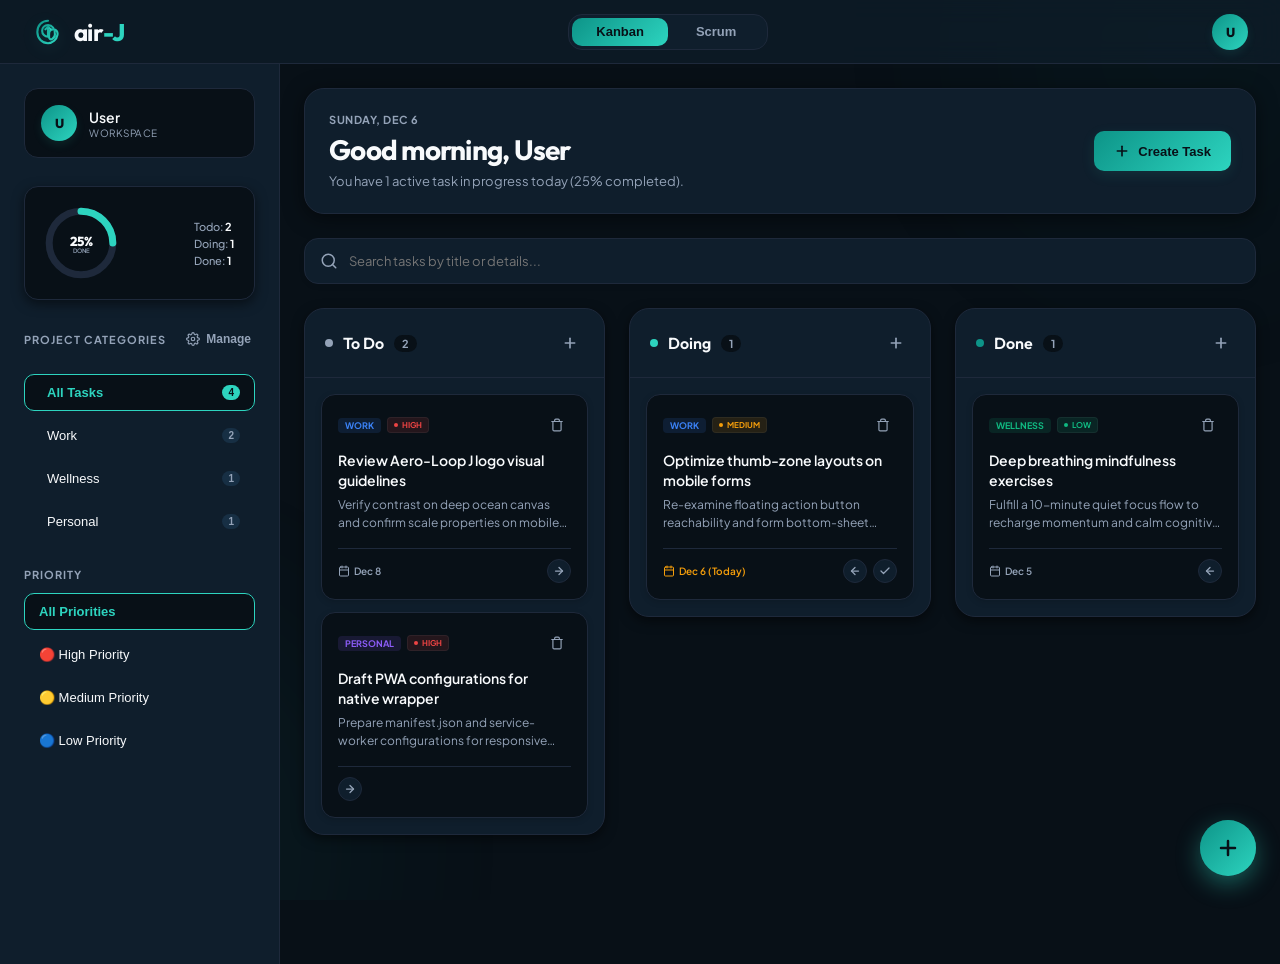
==== src/index.html @ 4814ecde "Initial commit for Air-J" ====
<!DOCTYPE html>
<html lang="en">
<head>
    <meta charset="UTF-8">
    <meta name="viewport" content="width=device-width, initial-scale=1.0, maximum-scale=1.0, user-scalable=no">
    <title>air-J | Personal Task Manager</title>
    <meta name="description" content="Maintain your flow and track your day with air-J—a responsive mobile-first task manager with Kanban simplicity, locked to the calm and ambient Deep Ocean Abyss design system.">
    <!-- Google Fonts -->
    <link rel="preconnect" href="https://fonts.googleapis.com">
    <link rel="preconnect" href="https://fonts.gstatic.com" crossorigin>
    <link href="https://fonts.googleapis.com/css2?family=Outfit:wght@300;400;500;600;700;800&family=Plus+Jakarta+Sans:wght@300;400;500;600;700&family=Fira+Code:wght@400;500&display=swap" rel="stylesheet">
    <!-- Main Stylesheet -->
    <link rel="stylesheet" href="styles.css">
</head>
<body class="dark-theme">
    <!-- Ambient Backdrop Blobs -->
    <div class="ambient-blobs">
        <div class="blob blob-1"></div>
        <div class="blob blob-2"></div>
    </div>

    <!-- Application Top Navigation Bar -->
    <header class="app-header">
        <div class="brand-wrapper">
            <div class="brand-logo">
                <svg viewBox="0 0 120 120" fill="none" xmlns="http://www.w3.org/2000/svg" style="width: 100%; height: 100%;">
                    <defs>
                        <linearGradient id="header-logo-grad" x1="0%" y1="0%" x2="100%" y2="100%">
                            <stop offset="0%" stop-color="var(--primary)" />
                            <stop offset="100%" stop-color="var(--accent)" />
                        </linearGradient>
                    </defs>
                    <path d="M 60,18 C 36,18 20,36 20,60 C 20,84 38,102 60,102 C 78,102 92,88 95,72 C 98,60 92,50 80,50 C 68,50 64,60 64,68 L 64,80 C 64,86 70,90 76,86 C 82,82 86,74 86,68 C 86,48 76,34 60,34 C 47,34 38,43 38,55 C 38,68 48,78 60,78 L 60,40" fill="none" stroke="url(#header-logo-grad)" stroke-width="8" stroke-linecap="round" stroke-linejoin="round"/>
                    <polyline points="50,50 60,40 70,50" fill="none" stroke="url(#header-logo-grad)" stroke-width="8" stroke-linecap="round" stroke-linejoin="round"/>
                </svg>
            </div>
            <span class="brand-name">air<span>-J</span></span>
        </div>

        <div class="mode-toggle-wrapper" id="header-mode-toggle" data-active-mode="kanban">
            <div class="mode-toggle-slider"></div>
            <button class="mode-toggle-btn active" data-mode="kanban" title="Switch to Kanban mode">Kanban</button>
            <button class="mode-toggle-btn" data-mode="scrum" title="Switch to Scrum mode">Scrum</button>
        </div>

        <div class="header-actions">
            <div class="profile-dropdown-wrapper" id="profile-dropdown-wrapper">
                <div class="user-avatar" id="profile-avatar" title="User profile" role="button" aria-haspopup="true" aria-expanded="false">U</div>
                <div class="profile-dropdown" id="profile-dropdown">
                    <div class="profile-dropdown-header">
                        <strong>User</strong>
                        <span>Workspace</span>
                    </div>
                    <div class="profile-dropdown-divider"></div>
                    <button class="profile-dropdown-item" id="theme-toggle" title="Toggle Theme mode">
                        <span class="item-icon" id="theme-toggle-icon-container">
                            <svg viewBox="0 0 24 24" fill="none" stroke="currentColor" stroke-width="2" stroke-linecap="round" stroke-linejoin="round" style="width: 16px; height: 16px;">
                                <path d="M21 12.79A9 9 0 1 1 11.21 3 7 7 0 0 0 21 12.79z"/>
                            </svg>
                        </span>
                        <span class="item-label" id="theme-toggle-label">Dark Theme</span>
                    </button>
                </div>
            </div>
        </div>
    </header>

    <div class="app-container">
        <!-- Persistent Sidebar (Desktop View) -->
        <aside class="sidebar">
            <!-- Profile Welcome Card -->
            <div class="profile-card">
                <div class="user-avatar">U</div>
                <div class="profile-info">
                    <span class="profile-name">User</span>
                    <span class="profile-title">Workspace</span>
                </div>
            </div>

            <!-- Dynamics Analytics progress ring card -->
            <div class="progress-card">
                <div class="progress-circle-wrapper">
                    <svg viewBox="0 0 36 36" class="circular-chart">
                        <path class="circle-bg" d="M18 2.0845 a 15.9155 15.9155 0 0 1 0 31.831 a 15.9155 15.9155 0 0 1 0 -31.831"/>
                        <path id="progress-circle-fill" class="circle-progress" stroke-dasharray="0, 100" d="M18 2.0845 a 15.9155 15.9155 0 0 1 0 31.831 a 15.9155 15.9155 0 0 1 0 -31.831"/>
                    </svg>
                    <div class="circle-text">
                        <span class="percentage-num" id="progress-percentage-label">0%</span>
                        <span class="percentage-lbl">Done</span>
                    </div>
                </div>
                <div class="progress-details">
                    <span class="progress-stat">Todo: <strong id="stats-todo-count">0</strong></span>
                    <span class="progress-stat">Doing: <strong id="stats-doing-count">0</strong></span>
                    <span class="progress-stat">Done: <strong id="stats-done-count">0</strong></span>
                </div>
            </div>

            <!-- Project Category filters -->
            <div class="sidebar-section">
                <div style="display: flex; justify-content: space-between; align-items: center; margin-bottom: 12px;">
                    <span class="sidebar-title" style="margin-bottom: 0;">Project Categories</span>
                    <button class="edit-categories-btn" id="sidebar-manage-cat-btn" title="Manage Categories">
                        <svg viewBox="0 0 24 24" fill="none" stroke="currentColor" stroke-width="2" stroke-linecap="round" stroke-linejoin="round" style="width: 14px; height: 14px;">
                            <circle cx="12" cy="12" r="3"/>
                            <path d="M19.4 15a1.65 1.65 0 0 0 .33 1.82l.06.06a2 2 0 0 1 0 2.83 2 2 0 0 1-2.83 0l-.06-.06a1.65 1.65 0 0 0-1.82-.33 1.65 1.65 0 0 0-1 1.51V21a2 2 0 0 1-2 2 2 2 0 0 1-2-2v-.09A1.65 1.65 0 0 0 9 19.4a1.65 1.65 0 0 0-1.82.33l-.06.06a2 2 0 0 1-2.83 0 2 2 0 0 1 0-2.83l.06-.06a1.65 1.65 0 0 0 .33-1.82 1.65 1.65 0 0 0-1.51-1H3a2 2 0 0 1-2-2 2 2 0 0 1 2-2h.09A1.65 1.65 0 0 0 4.6 9a1.65 1.65 0 0 0-.33-1.82l-.06-.06a2 2 0 0 1 0-2.83 2 2 0 0 1 2.83 0l.06.06a1.65 1.65 0 0 0 1.82.33H9a1.65 1.65 0 0 0 1-1.51V3a2 2 0 0 1 2-2 2 2 0 0 1 2 2v.09a1.65 1.65 0 0 0 1 1.51 1.65 1.65 0 0 0 1.82-.33l.06-.06a2 2 0 0 1 2.83 0 2 2 0 0 1 0 2.83l-.06.06a1.65 1.65 0 0 0-.33 1.82V9a1.65 1.65 0 0 0 1.51 1H21a2 2 0 0 1 2 2 2 2 0 0 1-2 2h-.09a1.65 1.65 0 0 0-1.51 1z"/>
                        </svg>
                        Manage
                    </button>
                </div>
                <nav class="filter-menu" id="category-filter-list">
                    <!-- Dynamic categories injected here -->
                </nav>
            </div>

            <!-- Priority Filters -->
            <div class="sidebar-section">
                <span class="sidebar-title">Priority</span>
                <nav class="filter-menu" id="priority-filter-list">
                    <button class="filter-item active" data-priority-filter="all">
                        <span class="filter-label">All Priorities</span>
                    </button>
                    <button class="filter-item" data-priority-filter="High">
                        <span class="filter-label">🔴 High Priority</span>
                    </button>
                    <button class="filter-item" data-priority-filter="Medium">
                        <span class="filter-label">🟡 Medium Priority</span>
                    </button>
                    <button class="filter-item" data-priority-filter="Low">
                        <span class="filter-label">🔵 Low Priority</span>
                    </button>
                </nav>
            </div>
            <!-- Sprint History (Scrum Mode only) -->
            <div class="sidebar-section scrum-only">
                <span class="sidebar-title">Sprint History</span>
                <nav class="filter-menu" id="sprint-history-list" style="max-height: 200px; overflow-y: auto; display: flex; flex-direction: column; gap: 4px; padding-right: 4px;">
                    <!-- Past sprints injected here -->
                </nav>
            </div>
        </aside>

        <!-- Main Workspace Flow -->
        <main class="workspace-container">
            <!-- Active overview banner -->
            <section class="dashboard-overview">
                <div class="dashboard-welcome">
                    <span class="dashboard-date" id="current-date-string">Monday, Jun 1</span>
                    <h1 id="welcome-message-header">Manage your flow, User</h1>
                    <p id="dashboard-subtitle-string">You have 0 active tasks in progress today.</p>
                </div>
                <div class="dashboard-actions">
                    <button class="btn-primary" id="header-add-task-btn" title="Create Task button">
                        <svg viewBox="0 0 24 24" fill="none" stroke="currentColor" stroke-width="2.5" stroke-linecap="round" stroke-linejoin="round">
                            <line x1="12" y1="5" x2="12" y2="19"/><line x1="5" y1="12" x2="19" y2="12"/>
                        </svg>
                        Create Task
                    </button>
                </div>
            </section>

            <!-- Sprint Header Widget (Scrum Mode only) -->
            <section class="sprint-header-widget" id="sprint-header-widget">
                <div class="sprint-info">
                    <span class="sprint-status-badge">Active</span>
                    <span class="sprint-widget-name" id="sprint-widget-name" style="display: none;">Sprint 1</span>
                </div>
                <div class="sprint-progress-section">
                    <div class="sprint-progress-meta">
                        <span id="sprint-progress-ratio" style="font-size: 11px; font-weight: 700; color: var(--text-main); white-space: nowrap;">0/0 Completed</span>
                        <span class="sprint-days-badge">⏳ <span id="sprint-days-remaining">0</span> days left</span>
                    </div>
                    <div class="sprint-progress-bar-track">
                        <div class="sprint-progress-bar-fill" id="sprint-progress-fill" style="width: 0%;"></div>
                    </div>
                </div>
            </section>

            <!-- Collapsible Search Bar (hidden by default on mobile) -->
            <section class="workspace-toolbar" id="mobile-search-panel">
                <div class="search-box-wrapper">
                    <svg viewBox="0 0 24 24" fill="none" stroke="currentColor" stroke-width="2" stroke-linecap="round" stroke-linejoin="round" class="search-icon">
                        <circle cx="11" cy="11" r="8"/><line x1="21" y1="21" x2="16.65" y2="16.65"/>
                    </svg>
                    <input type="text" id="global-search-input" placeholder="Search tasks by title or details..." aria-label="Search tasks">
                    <button class="search-clear-btn" id="search-clear-btn" aria-label="Clear search">✕</button>
                </div>
            </section>
            <!-- Mobile Segmented Column Tab Control -->
            <section class="mobile-view-tabs">
                <div class="segmented-control" data-active-tab="todo" id="column-segmented-control">
                    <div class="segmented-slider"></div>
                    <button class="tab-trigger active" data-tab-target="todo" id="tab-todo-btn">
                        <span>To Do</span>
                        <span class="tab-badge" id="badge-todo-count">0</span>
                    </button>
                    <button class="tab-trigger" data-tab-target="doing" id="tab-doing-btn">
                        <span>Doing</span>
                        <span class="tab-badge" id="badge-doing-count">0</span>
                    </button>
                    <button class="tab-trigger" data-tab-target="done" id="tab-done-btn">
                        <span>Done</span>
                        <span class="tab-badge" id="badge-done-count">0</span>
                    </button>
                </div>
            </section>

            <!-- Mobile Category Filter Pills -->
            <div class="mobile-category-filters" id="mobile-category-filters">
                <!-- Populated by JS -->
            </div>


            <!-- Responsive Kanban Board Grid -->
            <section class="kanban-board">
                <!-- Scrum Backlog Panel (First Column in Scrum Mode) -->
                <div class="scrum-backlog-panel scrum-only" id="backlog-column">
                    <div class="backlog-header">
                        <div class="backlog-title-area">
                            <span class="backlog-dot"></span>
                            <h2 class="backlog-title">Backlog</h2>
                            <span class="backlog-count" id="backlog-count">0</span>
                        </div>
                        <div class="backlog-actions">
                            <button class="column-add-btn" id="backlog-add-task-btn" title="Add task to Backlog">
                                <svg viewBox="0 0 24 24" fill="none" stroke="currentColor" stroke-width="2.5" stroke-linecap="round" stroke-linejoin="round">
                                    <line x1="12" y1="5" x2="12" y2="19"/><line x1="5" y1="12" x2="19" y2="12"/>
                                </svg>
                            </button>
                        </div>
                    </div>
                    <!-- Quick Add Row (visible on mobile in Scrum mode) -->
                    <div class="quick-add-backlog-row" id="quick-add-backlog-row">
                        <input type="text" id="quick-add-backlog-input" placeholder="Quick add task..." maxlength="100" autocomplete="off">
                        <button type="button" class="btn-primary" id="quick-add-backlog-btn" style="padding: 0 14px; flex-shrink: 0;">Add</button>
                    </div>
                    <div class="backlog-task-list" id="backlog-cards-list">
                        <!-- Backlog task items injected here -->
                    </div>
                </div>

                <!-- Sprint Planning Placeholder (shown when no active sprint) -->
                <div class="sprint-planning-placeholder scrum-only" id="sprint-planning-placeholder">
                    <div class="planning-placeholder-card">
                        <div class="placeholder-icon">
                            <svg viewBox="0 0 24 24" fill="none" stroke="currentColor" stroke-width="1.5" stroke-linecap="round" stroke-linejoin="round">
                                <circle cx="12" cy="12" r="10"/>
                                <polyline points="12 6 12 12 16 14"/>
                            </svg>
                        </div>
                        <h3>No Active Sprint</h3>
                        <p>Configure a sprint cycle and commit tasks from your backlog to start tracking progress.</p>
                        <button class="btn-primary" id="plan-first-sprint-btn">
                            <svg viewBox="0 0 24 24" fill="none" stroke="currentColor" stroke-width="2.5" stroke-linecap="round" stroke-linejoin="round" style="width: 16px; height: 16px;">
                                <line x1="12" y1="5" x2="12" y2="19"/><line x1="5" y1="12" x2="19" y2="12"/>
                            </svg>
                            Plan Sprint
                        </button>
                    </div>
                </div>

                <!-- Next Sprint Column (shown during planning) -->
                <div class="kanban-column column-next-sprint scrum-only" id="column-next-sprint">
                    <div class="column-header">
                        <div class="column-title-area">
                            <span class="column-dot" style="background-color: var(--accent);"></span>
                            <h2 class="column-title">Next Sprint</h2>
                            <span class="column-count" id="next-sprint-count">0</span>
                        </div>
                        <div class="column-actions">
                            <button class="btn-primary" id="start-sprint-lock-btn" style="padding: 6px 12px; font-size: 12px; display: flex; align-items: center; gap: 4px;">
                                <svg viewBox="0 0 24 24" fill="none" stroke="currentColor" stroke-width="2" stroke-linecap="round" stroke-linejoin="round" style="width: 14px; height: 14px;">
                                    <polygon points="5 3 19 12 5 21 5 3"/>
                                </svg>
                                Start
                            </button>
                        </div>
                    </div>
                    <div class="column-cards-list" id="next-sprint-cards-list">
                        <!-- Cards injected dynamically -->
                    </div>
                </div>

                <!-- COLUMN 1: TO DO -->
                <div class="kanban-column column-todo active-tab" data-status="todo" id="column-todo">
                    <div class="column-header">
                        <div class="column-title-area">
                            <span class="column-dot"></span>
                            <h2 class="column-title">To Do</h2>
                            <span class="column-count" id="todo-count">0</span>
                        </div>
                        <div class="column-actions">
                            <button class="column-add-btn" data-column-add="todo" title="Add task to To Do list">
                                <svg viewBox="0 0 24 24" fill="none" stroke="currentColor" stroke-width="2.5" stroke-linecap="round" stroke-linejoin="round">
                                    <line x1="12" y1="5" x2="12" y2="19"/><line x1="5" y1="12" x2="19" y2="12"/>
                                </svg>
                            </button>
                        </div>
                    </div>
                    <div class="column-cards-list" id="todo-cards-list">
                        <!-- Cards injected dynamically -->
                    </div>
                </div>

                <!-- COLUMN 2: DOING -->
                <div class="kanban-column column-doing" data-status="doing" id="column-doing">
                    <div class="column-header">
                        <div class="column-title-area">
                            <span class="column-dot"></span>
                            <h2 class="column-title">Doing</h2>
                            <span class="column-count" id="doing-count">0</span>
                        </div>
                        <div class="column-actions">
                            <button class="column-add-btn" data-column-add="doing" title="Add task to Doing list">
                                <svg viewBox="0 0 24 24" fill="none" stroke="currentColor" stroke-width="2.5" stroke-linecap="round" stroke-linejoin="round">
                                    <line x1="12" y1="5" x2="12" y2="19"/><line x1="5" y1="12" x2="19" y2="12"/>
                                </svg>
                            </button>
                        </div>
                    </div>
                    <div class="column-cards-list" id="doing-cards-list">
                        <!-- Cards injected dynamically -->
                    </div>
                </div>

                <!-- COLUMN 3: DONE -->
                <div class="kanban-column column-done" data-status="done" id="column-done">
                    <div class="column-header">
                        <div class="column-title-area">
                            <span class="column-dot"></span>
                            <h2 class="column-title">Done</h2>
                            <span class="column-count" id="done-count">0</span>
                        </div>
                        <div class="column-actions">
                            <button class="column-add-btn" data-column-add="done" title="Add task to Done list">
                                <svg viewBox="0 0 24 24" fill="none" stroke="currentColor" stroke-width="2.5" stroke-linecap="round" stroke-linejoin="round">
                                    <line x1="12" y1="5" x2="12" y2="19"/><line x1="5" y1="12" x2="19" y2="12"/>
                                </svg>
                            </button>
                        </div>
                    </div>
                    <div class="column-cards-list" id="done-cards-list">
                        <!-- Cards injected dynamically -->
                    </div>
                </div>
            </section>

            <!-- Sprint Footer Actions & Collapsed Backlog (Scrum Mode only) -->
            <div id="collapsed-backlog-container" style="width: 100%; max-width: 800px; margin: 0 auto; padding: 0 16px;"></div>
            <div class="sprint-footer-actions">
                <button class="btn-secondary" id="sprint-end-btn" title="End current sprint early">End Sprint</button>
            </div>
        </main>
    </div>

    <!-- Sprint Cart Banner (mobile Scrum, no active sprint) -->
    <div class="sprint-cart-banner" id="sprint-cart-banner" aria-hidden="true">
        <div class="cart-banner-info">
            <h4 class="cart-banner-title">Next Sprint</h4>
            <p class="cart-banner-subtitle"><span id="cart-task-count">0</span> Tasks Staged</p>
        </div>
        <button class="btn-primary" id="sprint-cart-review-btn" style="padding: 10px 18px; font-size: 13px; white-space: nowrap;">Review &amp; Start</button>
    </div>

    <!-- Sprint Cart Sheet (slides up from bottom) -->
    <div class="sprint-cart-sheet" id="sprint-cart-sheet">
        <div class="drag-handle"></div>
        <div class="review-sheet-header">
            <div class="review-sheet-title-area">
                <h3>Sprint Plan</h3>
                <span class="review-sheet-date">Review staged tasks</span>
            </div>
            <button class="sheet-close-btn" id="sprint-cart-close-btn" aria-label="Close sprint cart">✕</button>
        </div>
        <div class="review-sheet-body" style="padding-bottom: 0;">
            <!-- Staged tasks list -->
            <div class="review-task-list" id="cart-sheet-staged-list" style="margin-bottom: 20px;">
                <!-- Populated by JS -->
            </div>

            <!-- Duration Picker -->
            <div class="cart-duration-section">
                <p class="cart-duration-label">Sprint Duration</p>
                <div class="cart-duration-picker" id="cart-duration-picker">
                    <button type="button" class="cart-duration-btn selected" data-cart-weeks="1">
                        <strong>1 Week</strong>
                        <span>7 days</span>
                    </button>
                    <button type="button" class="cart-duration-btn" data-cart-weeks="2">
                        <strong>2 Weeks</strong>
                        <span>14 days</span>
                    </button>
                    <button type="button" class="cart-duration-btn" data-cart-weeks="3">
                        <strong>3 Weeks</strong>
                        <span>21 days</span>
                    </button>
                    <button type="button" class="cart-duration-btn" data-cart-weeks="4">
                        <strong>4 Weeks</strong>
                        <span>28 days</span>
                    </button>
                </div>
            </div>
        </div>
        <div class="cart-sheet-footer">
            <button class="btn-primary" id="sprint-cart-start-btn" style="width: 100%; padding: 14px;">Start Sprint</button>
        </div>
    </div>

    <!-- Floating Action Speed Dial Cluster -->
    <div class="fab-cluster">
        <button class="mini-fab" id="mobile-search-toggle-btn" aria-label="Search Tasks">
            <svg viewBox="0 0 24 24" fill="none" stroke="currentColor" stroke-width="2.5" stroke-linecap="round" stroke-linejoin="round">
                <circle cx="11" cy="11" r="8"/><line x1="21" y1="21" x2="16.65" y2="16.65"/>
            </svg>
        </button>
        <button class="mini-fab" id="mobile-review-toggle-btn" aria-label="Day Review">
            <svg viewBox="0 0 24 24" fill="none" stroke="currentColor" stroke-width="2.5" stroke-linecap="round" stroke-linejoin="round">
                <rect x="3" y="3" width="18" height="18" rx="2"/>
                <line x1="3" y1="9" x2="21" y2="9"/>
                <line x1="9" y1="21" x2="9" y2="9"/>
            </svg>
        </button>
        <button class="floating-fab" id="global-add-task-fab" title="Create Task">
            <svg viewBox="0 0 24 24" fill="none" stroke="currentColor" stroke-width="2.5" stroke-linecap="round" stroke-linejoin="round">
                <line x1="12" y1="5" x2="12" y2="19"/><line x1="5" y1="12" x2="19" y2="12"/>
            </svg>
        </button>
    </div>

    <!-- Responsive Dialog Overlay: Slides up on mobile, scales centered on desktop -->
    <div class="modal-overlay" id="task-modal">
        <div class="modal-card">
            <!-- Drag handle visually shown on mobile views -->
            <div class="drag-handle" id="modal-drag-handle"></div>
            
            <div class="modal-header">
                <h3 id="modal-action-title">Create Task</h3>
                <button class="sheet-close-btn" id="modal-close-btn" aria-label="Close dialog">✕</button>
            </div>
            
            <div class="modal-body">
                <form class="task-form" id="task-creation-form" autocomplete="off">
                    <input type="hidden" id="edit-task-id" value="">
                    
                    <div class="form-group">
                        <label for="form-task-title">Task Title</label>
                        <input type="text" id="form-task-title" placeholder="What needs to be done?" required>
                    </div>
                    
                    <div class="form-group">
                        <label for="form-task-desc">Description / Notes</label>
                        <textarea id="form-task-desc" rows="3" placeholder="Add further context or details..."></textarea>
                    </div>
                    
                    <div class="form-row">
                        <div class="form-group">
                            <div class="form-label-row" style="display: flex; justify-content: space-between; align-items: center; height: 16px;">
                                <label for="form-task-category">Category</label>
                                <button type="button" class="edit-categories-btn" id="form-manage-cat-btn" title="Edit Categories" style="padding: 0; font-size: 11px;">Edit</button>
                            </div>
                            <select id="form-task-category">
                                <!-- Populated by JS -->
                            </select>
                        </div>
                        <div class="form-group">
                            <div class="form-label-row" style="display: flex; align-items: center; height: 16px;">
                                <label for="form-task-priority">Priority</label>
                            </div>
                            <select id="form-task-priority">
                                <option value="Low">🔵 Low</option>
                                <option value="Medium" selected>🟡 Medium</option>
                                <option value="High">🔴 High</option>
                            </select>
                        </div>
                    </div>
                    
                    <div class="form-row">
                        <div class="form-group">
                            <label for="form-task-status">Flow Status</label>
                            <select id="form-task-status">
                                <option value="todo">To Do</option>
                                <option value="doing">Doing</option>
                                <option value="done">Done</option>
                            </select>
                        </div>
                        <div class="form-group">
                            <label for="form-task-due">Due Date</label>
                            <input type="date" id="form-task-due">
                        </div>
                    </div>
                    
                    <div class="form-actions">
                        <button type="button" class="btn-secondary" id="form-cancel-btn">Cancel</button>
                        <button type="submit" class="btn-primary" id="form-submit-btn">Save Task</button>
                    </div>
                </form>
            </div>
        </div>
    </div>

    <!-- Sprint Review Bottom Sheet Backdrop -->
    <div class="review-sheet-backdrop" id="sprint-review-backdrop"></div>

    <!-- Sprint Review Bottom Sheet Panel -->
    <div class="sprint-review-sheet" id="sprint-review-sheet">
        <div class="drag-handle"></div>
        <div class="review-sheet-header">
            <div class="review-sheet-title-area">
                <h3 id="sprint-review-title">Sprint Review</h3>
                <span class="review-sheet-date" id="sprint-review-subtitle">Sprint Summary</span>
            </div>
            <button class="sheet-close-btn" id="sprint-review-close-btn" aria-label="Close sprint review">✕</button>
        </div>

        <div class="review-sheet-body" style="padding-bottom: 24px;">
            <!-- Section: Completed Tasks -->
            <div class="sprint-review-section">
                <div class="review-section-header">
                    <div class="review-section-icon review-icon-done" style="background: rgba(16, 185, 129, 0.1); color: var(--accent);">
                        <svg viewBox="0 0 24 24" fill="none" stroke="currentColor" stroke-width="2" stroke-linecap="round" stroke-linejoin="round" style="width: 16px; height: 16px;">
                            <polyline points="20 6 9 17 4 12"/>
                        </svg>
                    </div>
                    <span class="review-section-label">Completed Tasks</span>
                    <span class="review-section-count" id="sprint-review-completed-count">0</span>
                </div>
                <div class="review-task-list" id="sprint-review-completed-list">
                    <!-- Populated by JS -->
                </div>
            </div>

            <!-- Section: Incomplete Tasks -->
            <div class="sprint-review-section">
                <div class="review-section-header">
                    <div class="review-section-icon review-icon-high" style="background: rgba(239, 68, 68, 0.1); color: #EF4444;">
                        <svg viewBox="0 0 24 24" fill="none" stroke="currentColor" stroke-width="2.5" stroke-linecap="round" stroke-linejoin="round" style="width: 16px; height: 16px;">
                            <line x1="18" y1="6" x2="6" y2="18"/><line x1="6" y1="6" x2="18" y2="18"/>
                        </svg>
                    </div>
                    <span class="review-section-label">Incomplete Tasks</span>
                    <span class="review-section-count" id="sprint-review-incomplete-count">0</span>
                </div>
                <div class="review-task-list" id="sprint-review-incomplete-list">
                    <!-- Populated by JS -->
                </div>
            </div>

            <div class="form-actions" style="margin-top: 30px; display: flex; justify-content: flex-end;">
                <button class="btn-primary" id="sprint-review-finish-btn" style="padding: 10px 24px;">Finish Review</button>
            </div>
        </div>
    </div>

    <!-- Day Review Bottom Sheet Backdrop -->
    <div class="review-sheet-backdrop" id="review-sheet-backdrop"></div>

    <!-- Day Review Bottom Sheet Panel -->
    <div class="review-bottom-sheet" id="review-bottom-sheet">
        <div class="drag-handle"></div>
        <div class="review-sheet-header">
            <div class="review-sheet-title-area">
                <h3 id="review-sheet-title">Day Review</h3>
                <span class="review-sheet-date" id="review-sheet-date"></span>
            </div>
            <button class="sheet-close-btn" id="review-sheet-close-btn" aria-label="Close day review">✕</button>
        </div>

        <div class="review-sheet-body">

            <!-- Section: In Progress -->
            <div class="review-section">
                <div class="review-section-header">
                    <div class="review-section-icon review-icon-doing">
                        <svg viewBox="0 0 24 24" fill="none" stroke="currentColor" stroke-width="2" stroke-linecap="round" stroke-linejoin="round">
                            <circle cx="12" cy="12" r="10"/>
                            <polyline points="12 6 12 12 16 14"/>
                        </svg>
                    </div>
                    <span class="review-section-label">In Progress</span>
                    <span class="review-section-count" id="review-doing-count">0</span>
                </div>
                <div class="review-task-list" id="review-in-progress-list">
                    <!-- Populated by JS -->
                </div>
            </div>

            <!-- Section: Due Soon (within 3 days) -->
            <div class="review-section">
                <div class="review-section-header">
                    <div class="review-section-icon review-icon-due">
                        <svg viewBox="0 0 24 24" fill="none" stroke="currentColor" stroke-width="2" stroke-linecap="round" stroke-linejoin="round">
                            <rect x="3" y="4" width="18" height="18" rx="2" ry="2"/>
                            <line x1="16" y1="2" x2="16" y2="6"/>
                            <line x1="8" y1="2" x2="8" y2="6"/>
                            <line x1="3" y1="10" x2="21" y2="10"/>
                        </svg>
                    </div>
                    <span class="review-section-label">Due Soon <em>(next 3 days)</em></span>
                    <span class="review-section-count" id="review-due-count">0</span>
                </div>
                <div class="review-task-list" id="review-due-soon-list">
                    <!-- Populated by JS -->
                </div>
            </div>

            <!-- Section: High Priority -->
            <div class="review-section">
                <div class="review-section-header">
                    <div class="review-section-icon review-icon-high">
                        <svg viewBox="0 0 24 24" fill="none" stroke="currentColor" stroke-width="2" stroke-linecap="round" stroke-linejoin="round">
                            <path d="M10.29 3.86L1.82 18a2 2 0 0 0 1.71 3h16.94a2 2 0 0 0 1.71-3L13.71 3.86a2 2 0 0 0-3.42 0z"/>
                            <line x1="12" y1="9" x2="12" y2="13"/>
                            <line x1="12" y1="17" x2="12.01" y2="17"/>
                        </svg>
                    </div>
                    <span class="review-section-label">High Priority</span>
                    <span class="review-section-count" id="review-high-count">0</span>
                </div>
                <div class="review-task-list" id="review-high-priority-list">
                    <!-- Populated by JS -->
                </div>
            </div>

        </div>
    </div>

    <!-- Sprint Planning Modal -->
    <div class="modal-overlay" id="sprint-planning-modal">
        <div class="modal-card" style="max-width: 440px;">
            <div class="modal-header">
                <h3>Plan New Sprint</h3>
                <button class="sheet-close-btn" id="sprint-modal-close-btn" aria-label="Close dialog">✕</button>
            </div>
            <div class="modal-body" style="padding-top: 10px;">
                <form class="task-form" id="sprint-planning-form" autocomplete="off">
                    <div class="form-group">
                        <label style="margin-bottom: 12px; display: block;">Sprint Duration</label>
                        <div class="sprint-duration-selector" id="sprint-duration-selector" style="display: flex; gap: 8px; justify-content: space-between;">
                            <button type="button" class="sprint-duration-option selected" data-weeks="1" style="flex: 1; padding: 12px; display: flex; flex-direction: column; align-items: center; gap: 4px;">
                                <strong>1 Week</strong>
                                <span style="font-size: 10px; opacity: 0.7;">7 days cycle</span>
                            </button>
                            <button type="button" class="sprint-duration-option" data-weeks="2" style="flex: 1; padding: 12px; display: flex; flex-direction: column; align-items: center; gap: 4px;">
                                <strong>2 Weeks</strong>
                                <span style="font-size: 10px; opacity: 0.7;">14 days cycle</span>
                            </button>
                            <button type="button" class="sprint-duration-option" data-weeks="3" style="flex: 1; padding: 12px; display: flex; flex-direction: column; align-items: center; gap: 4px;">
                                <strong>3 Weeks</strong>
                                <span style="font-size: 10px; opacity: 0.7;">21 days cycle</span>
                            </button>
                            <button type="button" class="sprint-duration-option" data-weeks="4" style="flex: 1; padding: 12px; display: flex; flex-direction: column; align-items: center; gap: 4px;">
                                <strong>4 Weeks</strong>
                                <span style="font-size: 10px; opacity: 0.7;">28 days cycle</span>
                            </button>
                        </div>
                    </div>
                    <div class="form-actions" style="margin-top: 24px;">
                        <button type="button" class="btn-secondary" id="sprint-cancel-btn">Cancel</button>
                        <button type="submit" class="btn-primary" id="sprint-submit-btn">Plan Sprint</button>
                    </div>
                </form>
            </div>
        </div>
    </div>

    <!-- Category Manager Modal -->
    <div class="modal-overlay category-manager-modal" id="category-manager-modal">
        <div class="modal-card">
            <div class="modal-header">
                <h3>Manage Categories</h3>
                <button class="sheet-close-btn" id="cat-modal-close-btn" aria-label="Close dialog">✕</button>
            </div>
            <div class="modal-body" style="padding-top: 10px;">
                <div class="category-list-container" id="category-manager-list">
                    <!-- Populated by JS -->
                </div>
                
                <form class="add-category-form" id="add-category-form" autocomplete="off">
                    <h4>Create New Category</h4>
                    <div class="form-group" style="margin-bottom: 0;">
                        <input type="text" id="new-cat-name" placeholder="Category name..." required maxlength="20">
                    </div>
                    <div class="color-swatch-picker" id="new-cat-color-picker">
                        <div class="color-swatch selected" data-color="#3B82F6" style="background-color: #3B82F6;"></div>
                        <div class="color-swatch" data-color="#10B981" style="background-color: #10B981;"></div>
                        <div class="color-swatch" data-color="#8B5CF6" style="background-color: #8B5CF6;"></div>
                        <div class="color-swatch" data-color="#F59E0B" style="background-color: #F59E0B;"></div>
                        <div class="color-swatch" data-color="#EF4444" style="background-color: #EF4444;"></div>
                        <div class="color-swatch" data-color="#06B6D4" style="background-color: #06B6D4;"></div>
                        <div class="color-swatch" data-color="#EC4899" style="background-color: #EC4899;"></div>
                    </div>
                    <div class="add-cat-btn-row">
                        <button type="submit" class="btn-primary" style="padding: 8px 16px; font-size: 13px;">Add Category</button>
                    </div>
                </form>
            </div>
        </div>
    </div>

    <!-- Dynamic Toast Feedback -->
    <div class="toast" id="app-toast">
        <span class="toast-dot"></span>
        <span id="toast-message-text">Task saved to flow</span>
    </div>

    <!-- Main Application Script -->
    <script src="app.js"></script>
</body>
</html>
---- src/styles.css ----
/* ==========================================================================
   air-J TASK MANAGER - CORE STYLING SYSTEM
   ========================================================================== */

/* --- Core Theme Tokens (Abyss Classic Dark and Frosted Foam Light) --- */
:root {
    /* Fonts */
    --font-heading: 'Outfit', sans-serif;
    --font-body: 'Plus Jakarta Sans', sans-serif;
    --font-code: 'Fira Code', monospace;

    /* Theme transitions */
    --transition-smooth: all 0.35s cubic-bezier(0.25, 0.8, 0.25, 1);
    --transition-snappy: all 0.2s cubic-bezier(0.16, 1, 0.3, 1);

    /* Radii */
    --radius-lg: 20px;
    --radius-md: 14px;
    --radius-sm: 10px;
    --radius-xs: 6px;
}

/* Default Dark Theme: Deep Ocean Abyss */
body.dark-theme {
    --primary: #0D9488;        /* Lagoon Teal */
    --accent: #2DD4BF;         /* Cyan Glow */
    --bg-color: #081017;       /* Abyss Black */
    --surface-color: #0F1E2C;  /* Trench Slate */
    --surface-hover: #172F44;  /* Deep Slate Hover */
    --text-main: #F8FAFC;      /* Sea Mist */
    --text-muted: #94A3B8;     /* Slate Grey */
    --border-color: #1E293B;   /* Border Line */
    --shadow-color: rgba(0, 0, 0, 0.5);
    --glass-bg: rgba(15, 30, 44, 0.7);
    --glass-border: rgba(255, 255, 255, 0.05);
    --btn-text: #081017;
    --card-glow: rgba(45, 212, 191, 0.1);
}

/* Light Theme: Frosted Foam */
body.light-theme {
    --primary: #0D9488;        /* Lagoon Teal */
    --accent: #0F766E;         /* Tide Teal */
    --bg-color: #F0FDFB;       /* Frosted Foam */
    --surface-color: #FFFFFF;  /* White Coral */
    --surface-hover: #E6Faf8;  /* Light Teal Hover */
    --text-main: #0F172A;      /* Slate Shadow */
    --text-muted: #475569;     /* Slate Muted */
    --border-color: #E2E8F0;   /* Light Border */
    --shadow-color: rgba(13, 148, 136, 0.08);
    --glass-bg: rgba(255, 255, 255, 0.75);
    --glass-border: rgba(13, 148, 136, 0.1);
    --btn-text: #FFFFFF;
    --card-glow: rgba(13, 148, 136, 0.06);
}

/* Priority Colors */
.priority-high {
    --priority-color: #EF4444;
    --priority-bg: rgba(239, 68, 68, 0.12);
}
.priority-medium {
    --priority-color: #F59E0B;
    --priority-bg: rgba(245, 158, 11, 0.12);
}
.priority-low {
    --priority-color: #10B981;
    --priority-bg: rgba(16, 185, 129, 0.12);
}

/* ==========================================================================
   GLOBAL RESET & DECORATIONS
   ========================================================================== */
* {
    margin: 0;
    padding: 0;
    box-sizing: border-box;
    -webkit-tap-highlight-color: transparent;
}

html {
    scroll-behavior: smooth;
    overflow-x: hidden;
    height: 100%;
}

body {
    min-height: 100%;
    background-color: var(--bg-color);
    color: var(--text-main);
    font-family: var(--font-body);
    transition: background-color 0.4s ease, color 0.4s ease;
    display: flex;
    flex-direction: column;
}

/* Custom Scrollbars */
::-webkit-scrollbar {
    width: 6px;
    height: 6px;
}
::-webkit-scrollbar-track {
    background: transparent;
}
::-webkit-scrollbar-thumb {
    background: var(--border-color);
    border-radius: var(--radius-xs);
}
::-webkit-scrollbar-thumb:hover {
    background: var(--text-muted);
}

/* Background Blobs (Premium Ambient Glow) */
.ambient-blobs {
    position: fixed;
    top: 0;
    left: 0;
    right: 0;
    bottom: 0;
    z-index: -1;
    overflow: hidden;
    pointer-events: none;
    opacity: 0.4;
}
.blob {
    position: absolute;
    border-radius: 50%;
    filter: blur(120px);
    transition: var(--transition-smooth);
}
.blob-1 {
    width: 400px;
    height: 400px;
    background: var(--primary);
    top: -150px;
    right: -100px;
    opacity: 0.12;
}
.blob-2 {
    width: 500px;
    height: 500px;
    background: var(--accent);
    bottom: -200px;
    left: -150px;
    opacity: 0.15;
}

/* ==========================================================================
   LAYOUT STRUCTURE (Sidebar + Workspace Grid)
   ========================================================================== */
.app-container {
    display: flex;
    flex-grow: 1;
    width: 100%;
    min-height: 100vh;
    position: relative;
}

/* Main Navigation Header */
.app-header {
    width: 100%;
    height: 64px;
    padding: 0 24px;
    display: flex;
    justify-content: space-between;
    align-items: center;
    background-color: var(--glass-bg);
    backdrop-filter: blur(12px);
    border-bottom: 1px solid var(--border-color);
    position: sticky;
    top: 0;
    z-index: 100;
    transition: var(--transition-smooth);
}

.brand-wrapper {
    display: flex;
    align-items: center;
    gap: 10px;
}

.brand-logo {
    width: 32px;
    height: 32px;
    display: flex;
    align-items: center;
    justify-content: center;
    filter: drop-shadow(0 4px 8px var(--card-glow));
}

.brand-name {
    font-family: var(--font-heading);
    font-size: 24px;
    font-weight: 700;
    letter-spacing: -0.75px;
    color: var(--text-main);
}

.brand-name span {
    color: var(--accent);
    font-weight: 800;
}

.header-actions {
    display: flex;
    align-items: center;
    gap: 12px;
}

/* Icon Buttons */
.icon-btn {
    width: 40px;
    height: 40px;
    border-radius: var(--radius-sm);
    background-color: var(--surface-color);
    border: 1px solid var(--border-color);
    color: var(--text-muted);
    display: flex;
    align-items: center;
    justify-content: center;
    cursor: pointer;
    transition: var(--transition-snappy);
}
.icon-btn:hover {
    color: var(--accent);
    background-color: var(--surface-hover);
    border-color: var(--accent);
    transform: translateY(-2px);
}
.icon-btn svg {
    width: 20px;
    height: 20px;
}

/* User Profile Badge */
.user-avatar {
    width: 36px;
    height: 36px;
    border-radius: 50%;
    background: linear-gradient(135deg, var(--primary), var(--accent));
    color: var(--btn-text);
    display: flex;
    align-items: center;
    justify-content: center;
    font-family: var(--font-heading);
    font-size: 13px;
    font-weight: 800;
    box-shadow: 0 4px 10px var(--card-glow);
    cursor: pointer;
}

/* Core Workspace */
.workspace-container {
    display: flex;
    flex-direction: column;
    flex-grow: 1;
    padding: 24px;
    gap: 24px;
    overflow-y: auto;
}

/* ==========================================================================
   DESKTOP SIDEBAR (Navigation & Analytics)
   ========================================================================== */
.sidebar {
    width: 280px;
    background-color: var(--surface-color);
    border-right: 1px solid var(--border-color);
    display: flex;
    flex-direction: column;
    padding: 24px;
    gap: 28px;
    flex-shrink: 0;
    transition: var(--transition-smooth);
}

.sidebar-section {
    display: flex;
    flex-direction: column;
    gap: 12px;
}

.sidebar-title {
    font-size: 11px;
    text-transform: uppercase;
    letter-spacing: 1px;
    font-weight: 700;
    color: var(--text-muted);
}

/* Welcome Card */
.profile-card {
    background-color: var(--bg-color);
    border: 1px solid var(--border-color);
    border-radius: var(--radius-md);
    padding: 16px;
    display: flex;
    align-items: center;
    gap: 12px;
}

.profile-info {
    display: flex;
    flex-direction: column;
}

.profile-name {
    font-size: 14px;
    font-weight: 600;
    color: var(--text-main);
}

.profile-title {
    font-size: 10px;
    color: var(--text-muted);
    text-transform: uppercase;
    letter-spacing: 0.5px;
    margin-top: 1px;
}

/* Dynamic Completion Circular Graph */
.progress-card {
    background-color: var(--bg-color);
    border: 1px solid var(--border-color);
    border-radius: var(--radius-md);
    padding: 20px;
    display: flex;
    align-items: center;
    justify-content: space-between;
    gap: 12px;
    box-shadow: 0 4px 12px var(--shadow-color);
}

.progress-circle-wrapper {
    position: relative;
    width: 72px;
    height: 72px;
}

.circular-chart {
    width: 100%;
    height: 100%;
}

.circle-bg {
    fill: none;
    stroke: var(--border-color);
    stroke-width: 3.5;
}

.circle-progress {
    fill: none;
    stroke: var(--accent);
    stroke-width: 3.5;
    stroke-linecap: round;
    transition: stroke-dasharray 0.6s cubic-bezier(0.4, 0, 0.2, 1);
}

.circle-text {
    position: absolute;
    top: 50%;
    left: 50%;
    transform: translate(-50%, -50%);
    display: flex;
    flex-direction: column;
    align-items: center;
}

.percentage-num {
    font-size: 13px;
    font-family: var(--font-heading);
    font-weight: 800;
    color: var(--text-main);
}

.percentage-lbl {
    font-size: 6px;
    text-transform: uppercase;
    color: var(--text-muted);
    font-weight: 600;
    margin-top: -2px;
}

.progress-details {
    display: flex;
    flex-direction: column;
    gap: 4px;
}

.progress-stat {
    font-size: 11px;
    color: var(--text-muted);
    font-weight: 500;
}

.progress-stat strong {
    color: var(--text-main);
    font-weight: 700;
}

/* Category Filter Menu */
.filter-menu {
    display: flex;
    flex-direction: column;
    gap: 6px;
}

.filter-item {
    display: flex;
    align-items: center;
    justify-content: space-between;
    padding: 10px 14px;
    border-radius: var(--radius-sm);
    background-color: transparent;
    border: 1px solid transparent;
    color: var(--text-main);
    cursor: pointer;
    font-size: 13px;
    font-weight: 500;
    transition: var(--transition-snappy);
    text-align: left;
}

.filter-item:hover {
    background-color: var(--surface-hover);
    color: var(--accent);
}

.filter-item.active {
    background-color: var(--bg-color);
    border-color: var(--accent);
    color: var(--accent);
    font-weight: 600;
}

.filter-label {
    display: flex;
    align-items: center;
    gap: 8px;
}

.filter-count {
    font-size: 10px;
    font-weight: 700;
    background-color: var(--surface-hover);
    padding: 2px 6px;
    border-radius: 20px;
    color: var(--text-muted);
}

.filter-item.active .filter-count {
    background-color: var(--accent);
    color: var(--btn-text);
}

/* ==========================================================================
   HOMEPAGE CONTENT WORKSPACE
   ========================================================================== */

/* Overview Banner Component */
.dashboard-overview {
    background-color: var(--surface-color);
    border: 1px solid var(--border-color);
    border-radius: var(--radius-lg);
    padding: 24px;
    display: flex;
    justify-content: space-between;
    align-items: center;
    position: relative;
    overflow: hidden;
    box-shadow: 0 4px 20px var(--shadow-color);
}

.dashboard-welcome {
    display: flex;
    flex-direction: column;
    gap: 6px;
    z-index: 2;
}

.dashboard-date {
    font-size: 11px;
    font-weight: 700;
    text-transform: uppercase;
    letter-spacing: 0.5px;
    color: var(--text-muted);
}

.dashboard-welcome h1 {
    font-family: var(--font-heading);
    font-size: 28px;
    font-weight: 700;
    letter-spacing: -0.75px;
    color: var(--text-main);
}

.dashboard-welcome p {
    font-size: 13px;
    color: var(--text-muted);
}

.dashboard-actions {
    display: flex;
    align-items: center;
    gap: 12px;
    z-index: 2;
}

/* Primary Accent Buttons */
.btn-primary {
    background: linear-gradient(135deg, var(--primary), var(--accent));
    color: var(--btn-text);
    border: none;
    padding: 12px 20px;
    border-radius: var(--radius-sm);
    font-size: 13px;
    font-weight: 700;
    cursor: pointer;
    display: flex;
    align-items: center;
    gap: 8px;
    box-shadow: 0 4px 14px var(--card-glow);
    transition: var(--transition-snappy);
}

.btn-primary:hover {
    transform: translateY(-2px);
    box-shadow: 0 6px 20px var(--card-glow);
    opacity: 0.95;
}

.btn-primary svg {
    width: 16px;
    height: 16px;
}

/* Search Toolbar styles moved to the Mobile Action Toolbar section below */


/* ==========================================================================
   SEGMENTED CONTROL (MOBILE TAB SWITCHER)
   ========================================================================== */
.mobile-view-tabs {
    display: none; /* Hidden by default on desktop */
}

.segmented-control {
    display: flex;
    background-color: var(--surface-color);
    border: 1px solid var(--border-color);
    padding: 4px;
    border-radius: var(--radius-md);
    position: relative;
    width: 100%;
}

.tab-trigger {
    flex: 1;
    background: transparent;
    border: none;
    outline: none;
    padding: 12px 0;
    font-size: 13px;
    font-weight: 600;
    color: var(--text-muted);
    cursor: pointer;
    z-index: 2;
    transition: var(--transition-snappy);
    display: flex;
    justify-content: center;
    align-items: center;
    gap: 6px;
}

.tab-trigger.active {
    color: var(--btn-text);
}

.tab-trigger .badge-count {
    font-size: 10px;
    font-weight: 700;
    background-color: var(--bg-color);
    color: var(--text-muted);
    padding: 1px 6px;
    border-radius: 10px;
    transition: var(--transition-snappy);
}

.tab-trigger.active .badge-count {
    background-color: rgba(255, 255, 255, 0.2);
    color: var(--btn-text);
}

/* Segmented Slider Indicator */
.segmented-slider {
    position: absolute;
    top: 4px;
    left: 4px;
    bottom: 4px;
    width: calc(33.333% - 4px);
    background: linear-gradient(135deg, var(--primary), var(--accent));
    border-radius: var(--radius-sm);
    z-index: 1;
    transition: transform 0.3s cubic-bezier(0.25, 1, 0.5, 1);
    box-shadow: 0 4px 10px var(--card-glow);
}

/* Positions of segmented slider */
.segmented-control[data-active-tab="todo"] .segmented-slider {
    transform: translateX(0);
}
.segmented-control[data-active-tab="doing"] .segmented-slider {
    transform: translateX(100%);
}
.segmented-control[data-active-tab="done"] .segmented-slider {
    transform: translateX(200%);
}

/* ==========================================================================
   KANBAN BOARD SYSTEM (GRID)
   ========================================================================== */
.kanban-board {
    display: grid;
    grid-template-columns: repeat(3, 1fr);
    gap: 24px;
    flex-grow: 1;
    align-items: start;
    min-height: 500px;
}

.kanban-column {
    background-color: var(--surface-color);
    border: 1px solid var(--border-color);
    border-radius: var(--radius-lg);
    display: flex;
    flex-direction: column;
    max-height: 75vh;
    box-shadow: 0 4px 12px var(--shadow-color);
    transition: var(--transition-smooth);
}

/* Highlight column during drag-over */
.kanban-column.drag-over {
    border-color: var(--accent);
    background-color: var(--surface-hover);
    transform: scale(1.01);
    box-shadow: 0 8px 24px var(--card-glow);
}

.column-header {
    padding: 20px;
    display: flex;
    justify-content: space-between;
    align-items: center;
    border-bottom: 1px solid var(--border-color);
}

.column-title-area {
    display: flex;
    align-items: center;
    gap: 10px;
}

.column-title {
    font-family: var(--font-heading);
    font-size: 16px;
    font-weight: 600;
    color: var(--text-main);
}

.column-dot {
    width: 8px;
    height: 8px;
    border-radius: 50%;
}
.column-todo .column-dot { background-color: var(--text-muted); }
.column-doing .column-dot { background-color: var(--accent); }
.column-done .column-dot { background-color: var(--primary); }

.column-count {
    font-size: 11px;
    font-weight: 700;
    background-color: var(--bg-color);
    color: var(--text-muted);
    padding: 2px 8px;
    border-radius: 12px;
}

.column-actions {
    display: flex;
    gap: 4px;
}

.column-add-btn {
    width: 28px;
    height: 28px;
    border-radius: var(--radius-xs);
    background: transparent;
    border: none;
    color: var(--text-muted);
    cursor: pointer;
    display: flex;
    align-items: center;
    justify-content: center;
    transition: var(--transition-snappy);
}

.column-add-btn:hover {
    color: var(--accent);
    background-color: var(--bg-color);
}

.column-add-btn svg {
    width: 16px;
    height: 16px;
}

/* Column Cards List */
.column-cards-list {
    padding: 16px;
    display: flex;
    flex-direction: column;
    gap: 12px;
    overflow-y: auto;
    flex-grow: 1;
    min-height: 150px;
}

/* ==========================================================================
   TASK CARD COMPONENT
   ========================================================================== */
.task-card {
    background-color: var(--bg-color);
    border: 1px solid var(--border-color);
    border-radius: var(--radius-md);
    padding: 16px;
    display: flex;
    flex-direction: column;
    gap: 12px;
    cursor: grab;
    user-select: none;
    position: relative;
    box-shadow: 0 2px 6px rgba(0, 0, 0, 0.15);
    transition: transform 0.25s cubic-bezier(0.16, 1, 0.3, 1),
                border-color 0.25s cubic-bezier(0.16, 1, 0.3, 1),
                box-shadow 0.25s cubic-bezier(0.16, 1, 0.3, 1);
    animation: taskCardFadeIn 0.3s cubic-bezier(0.16, 1, 0.3, 1);
}

@keyframes taskCardFadeIn {
    from { opacity: 0; transform: translateY(10px); }
    to { opacity: 1; transform: translateY(0); }
}

.task-card:hover {
    border-color: var(--accent);
    transform: translateY(-2px);
    box-shadow: 0 6px 16px var(--shadow-color);
}

.task-card:active {
    cursor: grabbing;
}

/* Drag State */
.task-card.dragging {
    opacity: 0.4;
    border-style: dashed;
    border-color: var(--accent);
    transform: scale(0.96);
    box-shadow: none;
}

.task-card-header {
    display: flex;
    justify-content: space-between;
    align-items: center;
    gap: 10px;
}

.task-tags-row {
    display: flex;
    align-items: center;
    gap: 6px;
}

/* Category Badges */
.tag-badge {
    font-size: 9px;
    font-weight: 700;
    text-transform: uppercase;
    padding: 2px 7px;
    border-radius: 4px;
    white-space: nowrap;
}

.tag-work {
    background-color: rgba(13, 148, 136, 0.1);
    color: #2DD4BF;
    border: 1px solid rgba(13, 148, 136, 0.2);
}

.tag-personal {
    background-color: rgba(8, 145, 178, 0.1);
    color: #22D3EE;
    border: 1px solid rgba(8, 145, 178, 0.2);
}

.tag-wellness {
    background-color: rgba(5, 150, 105, 0.1);
    color: #34D399;
    border: 1px solid rgba(5, 150, 105, 0.2);
}

/* Priority Indicators */
.priority-pill {
    font-size: 8px;
    font-weight: 700;
    text-transform: uppercase;
    padding: 2px 6px;
    border-radius: 4px;
    color: var(--priority-color);
    background-color: var(--priority-bg);
    border: 1px solid rgba(255, 255, 255, 0.05);
    display: flex;
    align-items: center;
    gap: 4px;
}

.priority-pill::before {
    content: '';
    width: 4px;
    height: 4px;
    background-color: var(--priority-color);
    border-radius: 50%;
}

/* Card content */
.task-card-body {
    display: flex;
    flex-direction: column;
    gap: 6px;
}

.task-title {
    font-size: 14px;
    font-weight: 600;
    line-height: 1.4;
    color: var(--text-main);
    word-break: break-word;
}

.task-desc {
    font-size: 12px;
    color: var(--text-muted);
    line-height: 1.5;
    word-break: break-word;
    display: -webkit-box;
    -webkit-line-clamp: 2;
    -webkit-box-orient: vertical;
    overflow: hidden;
}

.task-card-footer {
    display: flex;
    justify-content: space-between;
    align-items: center;
    border-top: 1px solid var(--border-color);
    padding-top: 10px;
    margin-top: 4px;
}

.task-due-date {
    display: flex;
    align-items: center;
    gap: 4px;
    font-size: 10px;
    color: var(--text-muted);
    font-weight: 600;
}

.task-due-date.overdue {
    color: #EF4444;
}

.task-due-date.today {
    color: #F59E0B;
}

.task-due-date svg {
    width: 12px;
    height: 12px;
}

/* Card Control Panel (Quick shift status for Mobile thumbs) */
.card-nav-controls {
    display: flex;
    gap: 6px;
}

.quick-shift-btn {
    width: 24px;
    height: 24px;
    border-radius: 50%;
    background-color: var(--surface-color);
    border: 1px solid var(--border-color);
    color: var(--text-muted);
    display: flex;
    align-items: center;
    justify-content: center;
    cursor: pointer;
    transition: var(--transition-snappy);
}

.quick-shift-btn:hover {
    color: var(--accent);
    border-color: var(--accent);
    background-color: var(--surface-hover);
}

.quick-shift-btn svg {
    width: 12px;
    height: 12px;
}

/* Empty State Card */
.column-empty-state {
    display: flex;
    flex-direction: column;
    align-items: center;
    justify-content: center;
    padding: 32px 16px;
    border: 2px dashed var(--border-color);
    border-radius: var(--radius-md);
    color: var(--text-muted);
    text-align: center;
    gap: 8px;
    animation: taskCardFadeIn 0.3s ease;
}

.column-empty-state svg {
    width: 24px;
    height: 24px;
    opacity: 0.4;
}

.column-empty-state span {
    font-size: 12px;
    font-weight: 500;
}

/* ==========================================================================
   FLOATING ACTION BUTTON (FAB)
   ========================================================================== */
.fab-cluster {
    position: fixed;
    bottom: 24px;
    right: 24px;
    display: flex;
    flex-direction: column;
    align-items: center;
    gap: 16px;
    z-index: 90;
}

.mini-fab {
    display: none; /* Hidden on desktop */
    width: 44px;
    height: 44px;
    border-radius: 50%;
    background-color: var(--surface-color);
    color: var(--text-color);
    border: 1px solid var(--border-color);
    align-items: center;
    justify-content: center;
    cursor: pointer;
    box-shadow: 0 4px 12px rgba(0, 0, 0, 0.1);
    transition: var(--transition-snappy);
    opacity: 0.85;
}

.mini-fab:hover {
    transform: scale(1.1);
    opacity: 1;
    box-shadow: 0 6px 16px rgba(0, 0, 0, 0.15);
}

.mini-fab.active {
    background: linear-gradient(135deg, var(--primary), var(--accent));
    color: var(--btn-text);
    border-color: transparent;
    opacity: 1;
}

.mini-fab svg {
    width: 20px;
    height: 20px;
}

.floating-fab {
    width: 56px;
    height: 56px;
    border-radius: 50%;
    background: linear-gradient(135deg, var(--primary), var(--accent));
    color: var(--btn-text);
    border: none;
    display: flex;
    align-items: center;
    justify-content: center;
    cursor: pointer;
    box-shadow: 0 8px 24px rgba(45, 212, 191, 0.4);
    transition: var(--transition-smooth);
    position: relative;
}

.floating-fab::before {
    content: '';
    position: absolute;
    top: 0;
    left: 0;
    width: 100%;
    height: 100%;
    border-radius: 50%;
    background: inherit;
    z-index: -1;
    opacity: 0.5;
    animation: fabPulse 2s infinite;
}

@keyframes fabPulse {
    0% { transform: scale(1); opacity: 0.5; }
    100% { transform: scale(1.4); opacity: 0; }
}

.floating-fab:hover {
    transform: scale(1.08) rotate(90deg);
    box-shadow: 0 12px 30px rgba(45, 212, 191, 0.6);
}

.floating-fab svg {
    width: 24px;
    height: 24px;
    transition: transform 0.3s ease;
}

/* ==========================================================================
   NATIVE BOTTOM SHEET (MOBILE CREATOR)
   ========================================================================== */
.bottom-sheet-backdrop {
    position: fixed;
    top: 0;
    left: 0;
    right: 0;
    bottom: 0;
    background-color: rgba(0, 0, 0, 0.6);
    backdrop-filter: blur(4px);
    z-index: 1000;
    opacity: 0;
    pointer-events: none;
    transition: opacity 0.3s cubic-bezier(0.25, 0.8, 0.25, 1);
}

.bottom-sheet-backdrop.open {
    opacity: 1;
    pointer-events: auto;
}

.bottom-sheet {
    position: fixed;
    bottom: 0;
    left: 0;
    right: 0;
    background-color: var(--surface-color);
    border-top: 1px solid var(--border-color);
    border-radius: 24px 24px 0 0;
    padding: 16px 20px 32px;
    z-index: 1001;
    box-shadow: 0 -10px 40px var(--shadow-color);
    transform: translateY(100%);
    transition: transform 0.35s cubic-bezier(0.16, 1, 0.3, 1);
    max-width: 600px;
    margin: 0 auto;
}

.bottom-sheet.open {
    transform: translateY(0);
}

.drag-handle {
    width: 40px;
    height: 4px;
    background-color: var(--border-color);
    border-radius: 2px;
    margin: 0 auto 16px;
    cursor: pointer;
}

.sheet-header {
    display: flex;
    justify-content: space-between;
    align-items: center;
    margin-bottom: 20px;
}

.sheet-header h3 {
    font-family: var(--font-heading);
    font-size: 18px;
    font-weight: 600;
    color: var(--text-main);
}

.sheet-close-btn {
    background: transparent;
    border: none;
    color: var(--text-muted);
    font-size: 16px;
    cursor: pointer;
    width: 32px;
    height: 32px;
    border-radius: 50%;
    display: flex;
    align-items: center;
    justify-content: center;
    transition: var(--transition-snappy);
}
.sheet-close-btn:hover {
    background-color: var(--surface-hover);
    color: var(--text-main);
}

/* ==========================================================================
   DESKTOP MODAL OVERLAY (DESKTOP CREATOR)
   ========================================================================== */
.modal-overlay {
    position: fixed;
    top: 0;
    left: 0;
    right: 0;
    bottom: 0;
    background-color: rgba(0, 0, 0, 0.7);
    backdrop-filter: blur(6px);
    z-index: 1000;
    display: flex;
    align-items: center;
    justify-content: center;
    opacity: 0;
    pointer-events: none;
    transition: opacity 0.3s cubic-bezier(0.25, 0.8, 0.25, 1);
}

.modal-overlay.open {
    opacity: 1;
    pointer-events: auto;
}

.modal-card {
    background-color: var(--surface-color);
    border: 1px solid var(--border-color);
    border-radius: var(--radius-lg);
    width: 100%;
    max-width: 520px;
    box-shadow: 0 20px 50px var(--shadow-color);
    overflow: hidden;
    transform: scale(0.9);
    transition: transform 0.3s cubic-bezier(0.16, 1, 0.3, 1);
}

.modal-overlay.open .modal-card {
    transform: scale(1);
}

.modal-header {
    padding: 20px 24px;
    border-bottom: 1px solid var(--border-color);
    display: flex;
    justify-content: space-between;
    align-items: center;
}

.modal-header h3 {
    font-family: var(--font-heading);
    font-size: 18px;
    font-weight: 600;
    color: var(--text-main);
}

.modal-body {
    padding: 24px;
}

/* ==========================================================================
   FORM CONTROLS & INPUT FIELD STYLING
   ========================================================================== */
.task-form {
    display: flex;
    flex-direction: column;
    gap: 16px;
}

.form-group {
    display: flex;
    flex-direction: column;
    gap: 6px;
}

.form-group label {
    font-size: 10px;
    text-transform: uppercase;
    letter-spacing: 0.5px;
    color: var(--text-muted);
    font-weight: 700;
}

.task-form input[type="text"],
.task-form textarea,
.task-form select,
.task-form input[type="date"] {
    background-color: var(--bg-color);
    border: 1px solid var(--border-color);
    padding: 12px 14px;
    font-size: 13px;
    color: var(--text-main);
    border-radius: var(--radius-sm);
    outline: none;
    font-family: inherit;
    transition: var(--transition-snappy);
    width: 100%;
}

.task-form input[type="text"]:focus,
.task-form textarea:focus,
.task-form select:focus,
.task-form input[type="date"]:focus {
    border-color: var(--accent);
    box-shadow: 0 0 0 2px var(--card-glow);
}

.form-row {
    display: grid;
    grid-template-columns: repeat(2, 1fr);
    gap: 12px;
}

.form-actions {
    display: flex;
    justify-content: flex-end;
    gap: 12px;
    margin-top: 8px;
}

.btn-secondary {
    background: transparent;
    border: 1px solid var(--border-color);
    color: var(--text-main);
    padding: 12px 20px;
    border-radius: var(--radius-sm);
    font-size: 13px;
    font-weight: 600;
    cursor: pointer;
    transition: var(--transition-snappy);
}
.btn-secondary:hover {
    background-color: var(--surface-hover);
}

/* ==========================================================================
   FEEDBACK & TOAST NOTIFICATION
   ========================================================================== */
.toast {
    position: fixed;
    bottom: 24px;
    left: 50%;
    transform: translate(-50%, 50px);
    background-color: var(--surface-color);
    border: 1px solid var(--accent);
    color: var(--text-main);
    padding: 12px 24px;
    border-radius: 30px;
    font-size: 13px;
    font-weight: 600;
    box-shadow: 0 10px 24px var(--shadow-color);
    z-index: 2000;
    opacity: 0;
    pointer-events: none;
    transition: transform 0.3s cubic-bezier(0.175, 0.885, 0.32, 1.275),
                opacity 0.3s ease;
    display: flex;
    align-items: center;
    gap: 8px;
}

.toast.show {
    transform: translate(-50%, 0);
    opacity: 1;
}

.toast-dot {
    width: 6px;
    height: 6px;
    background-color: var(--accent);
    border-radius: 50%;
    animation: fabPulse 1.5s infinite;
}

/* ==========================================================================
   RESPONSIVE DESIGN BREAKPOINTS
   ========================================================================== */

/* Desktop & Tablet Medium/Large Screens */
@media (min-width: 768px) {
    .app-header {
        padding: 0 32px;
    }
}

/* Mobile Screens & Tablet Portrait (< 768px) */
@media (max-width: 767px) {
    .app-container {
        flex-direction: column;
    }

    .sidebar {
        display: none; /* Hide standard sidebar on mobile */
    }

    .app-header {
        height: 56px;
        padding: 0 16px;
    }

    .brand-name {
        font-size: 20px;
    }

    .workspace-container {
        padding: 16px;
        padding-top: 14px; /* Equalized tight spacing */
        gap: 0px; /* Let inner paddings dictate space */
    }

    /* Mobile segmented control takes over */
    .mobile-view-tabs {
        display: block;
    }

    .dashboard-overview {
        display: none; /* Hidden on mobile */
    }

    .dashboard-actions {
        display: none;
    }

    /* Kanban columns morph on mobile */
    .kanban-board {
        grid-template-columns: 1fr;
        gap: 0;
        min-height: auto;
    }

    .kanban-column {
        display: none; /* Hide columns by default, show via script active tabs */
        max-height: none;
        border-radius: var(--radius-md);
        box-shadow: none;
        background-color: transparent;
        border: none;
    }

    .kanban-column.active-tab {
        display: flex;
        animation: tabFadeIn 0.3s cubic-bezier(0.16, 1, 0.3, 1);
    }

    @keyframes tabFadeIn {
        from { opacity: 0; transform: translateX(15px); }
        to { opacity: 1; transform: translateX(0); }
    }

    .column-header {
        display: none; /* Segmented tab bar handles header label */
    }

    .column-cards-list {
        padding: 4px 0 16px; /* Just enough top padding to protect card focus glow */
        margin-top: 0px;
        gap: 10px;
    }

    .task-card {
        padding: 14px;
        border-radius: var(--radius-sm);
    }

    .task-title {
        font-size: 13px;
    }

    .task-desc {
        font-size: 11px;
    }

    /* Adjust FAB size for mobile */
    .fab-cluster {
        bottom: 20px;
        right: 20px;
        gap: 12px;
        transition: bottom 0.35s cubic-bezier(0.175, 0.885, 0.32, 1.275);
    }
    
    .sprint-cart-banner.visible ~ .fab-cluster {
        bottom: 104px;
    }
    
    .floating-fab {
        width: 50px;
        height: 50px;
    }

    .mini-fab {
        display: flex;
        width: 40px;
        height: 40px;
    }
}

/* ==========================================================================
   (MOBILE TOOLBAR REMOVED IN FAVOR OF SPEED DIAL)
   ========================================================================== */

/* ==========================================================================
   COLLAPSIBLE SEARCH PANEL (Mobile — hidden until toggled)
   ========================================================================== */

/* On desktop the search bar is always visible */
.workspace-toolbar {
    width: 100%;
}

/* On mobile the search panel is hidden by default, animated open */
@media (max-width: 767px) {
    .workspace-toolbar {
        max-height: 0;
        overflow: hidden;
        opacity: 0;
        transition: max-height 0.32s cubic-bezier(0.16, 1, 0.3, 1),
                    opacity 0.25s ease,
                    margin 0.25s ease;
        margin-top: 0;
    }

    .workspace-toolbar.search-open {
        max-height: 80px;
        opacity: 1;
        margin-top: 0;
    }
}

.search-box-wrapper {
    position: relative;
    width: 100%;
}

.search-box-wrapper input {
    width: 100%;
    background-color: var(--surface-color);
    border: 1px solid var(--border-color);
    padding: 14px 40px 14px 44px;
    font-size: 13px;
    color: var(--text-main);
    border-radius: var(--radius-md);
    outline: none;
    font-family: inherit;
    transition: var(--transition-snappy);
    box-shadow: 0 2px 6px rgba(0, 0, 0, 0.05);
}

.search-box-wrapper input:focus {
    border-color: var(--accent);
    box-shadow: 0 0 0 2px var(--card-glow);
}

.search-icon {
    position: absolute;
    left: 16px;
    top: 50%;
    transform: translateY(-50%);
    width: 18px;
    height: 18px;
    color: var(--text-muted);
    pointer-events: none;
    transition: var(--transition-snappy);
}

.search-box-wrapper input:focus + .search-icon,
.search-box-wrapper:focus-within .search-icon {
    color: var(--accent);
}

.search-clear-btn {
    position: absolute;
    right: 12px;
    top: 50%;
    transform: translateY(-50%);
    background: transparent;
    border: none;
    color: var(--text-muted);
    font-size: 14px;
    cursor: pointer;
    width: 24px;
    height: 24px;
    display: flex;
    align-items: center;
    justify-content: center;
    border-radius: 50%;
    transition: var(--transition-snappy);
    opacity: 0;
    pointer-events: none;
}

.search-clear-btn.visible {
    opacity: 1;
    pointer-events: auto;
}

.search-clear-btn:hover {
    background-color: var(--surface-hover);
    color: var(--text-main);
}

/* ==========================================================================
   DAY REVIEW BOTTOM SHEET
   ========================================================================== */

.review-sheet-backdrop {
    position: fixed;
    top: 0;
    left: 0;
    right: 0;
    bottom: 0;
    background-color: rgba(0, 0, 0, 0.65);
    backdrop-filter: blur(4px);
    z-index: 1100;
    opacity: 0;
    pointer-events: none;
    transition: opacity 0.3s ease;
}

.review-sheet-backdrop.open {
    opacity: 1;
    pointer-events: auto;
}

.review-bottom-sheet, .sprint-review-sheet {
    position: fixed;
    bottom: 0;
    left: 0;
    right: 0;
    background-color: var(--surface-color);
    border-top: 1px solid var(--border-color);
    border-radius: 24px 24px 0 0;
    z-index: 1101;
    box-shadow: 0 -12px 40px var(--shadow-color);
    transform: translateY(100%);
    transition: transform 0.38s cubic-bezier(0.16, 1, 0.3, 1);
    max-height: 85vh;
    display: flex;
    flex-direction: column;
    /* Also works on desktop as a centered card */
    max-width: 600px;
    margin: 0 auto;
}

.review-bottom-sheet.open, .sprint-review-sheet.open {
    transform: translateY(0);
}

/* On desktop, position as a centered overlay card */
@media (min-width: 768px) {
    .review-bottom-sheet, .sprint-review-sheet {
        bottom: auto;
        top: 50%;
        left: 50%;
        right: auto;
        transform: translate(-50%, -40%) scale(0.96);
        border-radius: var(--radius-lg);
        border: 1px solid var(--border-color);
        border-top: 1px solid var(--border-color);
        max-height: 80vh;
        min-width: 480px;
        opacity: 0;
        pointer-events: none;
    }

    .review-bottom-sheet.open, .sprint-review-sheet.open {
        transform: translate(-50%, -50%) scale(1);
        opacity: 1;
        pointer-events: auto;
    }
}

.review-sheet-header {
    display: flex;
    align-items: center;
    justify-content: space-between;
    padding: 20px 20px 16px;
    border-bottom: 1px solid var(--border-color);
    flex-shrink: 0;
}

.review-sheet-title-area {
    display: flex;
    flex-direction: column;
    gap: 2px;
}

.review-sheet-title-area h3 {
    font-family: var(--font-heading);
    font-size: 18px;
    font-weight: 700;
    color: var(--text-main);
}

.review-sheet-date {
    font-size: 11px;
    color: var(--text-muted);
    font-weight: 600;
    text-transform: uppercase;
    letter-spacing: 0.5px;
}

.review-sheet-body {
    overflow-y: auto;
    padding: 16px 20px 32px;
    display: flex;
    flex-direction: column;
    gap: 20px;
    flex-grow: 1;
}

.review-sheet-body::-webkit-scrollbar {
    width: 4px;
}

/* Review Sections */
.review-section {
    display: flex;
    flex-direction: column;
    gap: 10px;
}

.review-section-header {
    display: flex;
    align-items: center;
    gap: 10px;
}

.review-section-icon {
    width: 28px;
    height: 28px;
    border-radius: var(--radius-xs);
    display: flex;
    align-items: center;
    justify-content: center;
    flex-shrink: 0;
}

.review-section-icon svg {
    width: 14px;
    height: 14px;
}

.review-icon-doing {
    background-color: rgba(45, 212, 191, 0.12);
    color: var(--accent);
}

.review-icon-due {
    background-color: rgba(245, 158, 11, 0.12);
    color: #F59E0B;
}

.review-icon-high {
    background-color: rgba(239, 68, 68, 0.12);
    color: #EF4444;
}

.review-section-label {
    font-size: 13px;
    font-weight: 700;
    color: var(--text-main);
    flex-grow: 1;
}

.review-section-label em {
    font-style: normal;
    font-weight: 500;
    color: var(--text-muted);
    font-size: 11px;
}

.review-section-count {
    font-size: 11px;
    font-weight: 700;
    background-color: var(--bg-color);
    color: var(--text-muted);
    padding: 2px 8px;
    border-radius: 12px;
    min-width: 24px;
    text-align: center;
}

/* Review Task Item (compact version) */
.review-task-list {
    display: flex;
    flex-direction: column;
    gap: 8px;
}

.review-task-item {
    background-color: var(--bg-color);
    border: 1px solid var(--border-color);
    border-radius: var(--radius-sm);
    padding: 11px 14px;
    display: flex;
    align-items: center;
    gap: 10px;
    transition: var(--transition-snappy);
    animation: taskCardFadeIn 0.25s cubic-bezier(0.16, 1, 0.3, 1);
}

.review-task-item:hover {
    border-color: var(--accent);
}

.review-task-item-info {
    display: flex;
    flex-direction: column;
    gap: 3px;
    flex-grow: 1;
    min-width: 0;
}

.review-task-item-title {
    font-size: 13px;
    font-weight: 600;
    color: var(--text-main);
    white-space: nowrap;
    overflow: hidden;
    text-overflow: ellipsis;
}

.review-task-item-meta {
    display: flex;
    align-items: center;
    gap: 6px;
    flex-wrap: wrap;
}

.review-due-tag {
    font-size: 10px;
    font-weight: 600;
    color: #F59E0B;
    display: flex;
    align-items: center;
    gap: 3px;
}

.review-due-tag svg {
    width: 10px;
    height: 10px;
}

.review-empty-state {
    font-size: 12px;
    color: var(--text-muted);
    font-style: italic;
    padding: 8px 0 4px;
    text-align: center;
}

/* ==========================================================================
   CUSTOM CATEGORY MANAGER & MOBILE FILTERS
   ========================================================================== */

/* Mobile Filter Bar (Pills) */
.mobile-category-filters {
    display: none; /* hidden on desktop */
}

@media (max-width: 767px) {
    .mobile-category-filters {
        display: flex;
        overflow-x: auto;
        gap: 10px;
        padding: 14px 16px 15px; /* Equalized tighter padding */
        margin-top: 0;
        -ms-overflow-style: none;  /* IE and Edge */
        scrollbar-width: none;  /* Firefox */
    }
    
    .mobile-category-filters::-webkit-scrollbar {
        display: none;
    }

    .mobile-filter-pill {
        background-color: var(--surface-color);
        border: 1px solid var(--border-color);
        color: var(--text-muted);
        padding: 6px 14px;
        border-radius: 20px;
        font-size: 13px;
        font-weight: 600;
        cursor: pointer;
        white-space: nowrap;
        transition: var(--transition-snappy);
    }

    .mobile-filter-pill.active {
        background-color: var(--text-main);
        color: var(--bg-color);
        border-color: var(--text-main);
    }
}

/* Edit Categories Buttons */
.edit-categories-btn {
    display: flex;
    align-items: center;
    gap: 6px;
    font-size: 12px;
    font-weight: 600;
    color: var(--text-muted);
    background: transparent;
    border: none;
    cursor: pointer;
    transition: color 0.2s;
    padding: 4px;
}

.edit-categories-btn:hover {
    color: var(--accent);
}

.category-manager-modal .modal-card {
    max-width: 440px;
}

.category-list-container {
    display: flex;
    flex-direction: column;
    gap: 8px;
    margin-bottom: 20px;
    max-height: 300px;
    overflow-y: auto;
}

.category-list-item {
    display: flex;
    align-items: center;
    justify-content: space-between;
    background-color: var(--bg-color);
    padding: 10px 14px;
    border-radius: var(--radius-sm);
    border: 1px solid var(--border-color);
}

.category-list-item-info {
    display: flex;
    align-items: center;
    gap: 12px;
}

.category-color-dot {
    width: 12px;
    height: 12px;
    border-radius: 50%;
}

.category-list-item-name {
    font-size: 14px;
    font-weight: 600;
    color: var(--text-main);
}

.category-delete-btn {
    background: transparent;
    border: none;
    color: #EF4444;
    cursor: pointer;
    width: 28px;
    height: 28px;
    border-radius: 4px;
    display: flex;
    align-items: center;
    justify-content: center;
    opacity: 0.6;
    transition: opacity 0.2s, background-color 0.2s;
}

.category-delete-btn:hover {
    opacity: 1;
    background-color: rgba(239, 68, 68, 0.1);
}

.add-category-form {
    display: flex;
    flex-direction: column;
    gap: 12px;
    background-color: var(--bg-color);
    padding: 16px;
    border-radius: var(--radius-md);
    border: 1px solid var(--border-color);
}

.add-category-form h4 {
    font-size: 13px;
    font-weight: 700;
    color: var(--text-muted);
    text-transform: uppercase;
    letter-spacing: 0.5px;
}

.color-swatch-picker {
    display: flex;
    gap: 10px;
    flex-wrap: wrap;
    margin-bottom: 4px;
}

.color-swatch {
    width: 28px;
    height: 28px;
    border-radius: 50%;
    cursor: pointer;
    border: 2px solid transparent;
    transition: transform 0.2s, border-color 0.2s;
}

.color-swatch:hover {
    transform: scale(1.1);
}

.color-swatch.selected {
    border-color: var(--text-main);
    transform: scale(1.1);
}

.add-cat-btn-row {
    display: flex;
    justify-content: flex-end;
}

/* ========== DUAL MODE STYLES ========== */

.mode-toggle-wrapper {
    display: flex;
    background-color: var(--surface-color);
    border: 1px solid var(--border-color);
    padding: 3px;
    border-radius: var(--radius-md);
    position: relative;
    height: 36px;
    align-items: center;
    width: 200px;
    margin: 0 auto;
}

.mode-toggle-slider {
    position: absolute;
    top: 3px;
    bottom: 3px;
    left: 3px;
    width: calc(50% - 3px);
    background: linear-gradient(135deg, var(--primary), var(--accent));
    border-radius: var(--radius-sm);
    transition: transform 0.25s cubic-bezier(0.4, 0, 0.2, 1);
    z-index: 1;
}

.mode-toggle-wrapper[data-active-mode="kanban"] .mode-toggle-slider {
    transform: translateX(0);
}

.mode-toggle-wrapper[data-active-mode="scrum"] .mode-toggle-slider {
    transform: translateX(100%);
}

.mode-toggle-btn {
    flex: 1;
    background: transparent;
    border: none;
    height: 100%;
    font-size: 13px;
    font-weight: 600;
    color: var(--text-muted);
    cursor: pointer;
    z-index: 2;
    transition: color 0.2s ease;
    outline: none;
    display: flex;
    align-items: center;
    justify-content: center;
}

.mode-toggle-btn.active {
    color: var(--btn-text);
}

/* ========== PROFILE DROPDOWN MENU ========== */

.profile-dropdown-wrapper {
    position: relative;
    display: inline-block;
}

.profile-dropdown {
    position: absolute;
    top: calc(100% + 8px);
    right: 0;
    min-width: 200px;
    background: var(--glass-bg);
    backdrop-filter: blur(20px);
    -webkit-backdrop-filter: blur(20px);
    border: 1px solid var(--glass-border);
    border-radius: var(--radius-md);
    padding: 8px;
    box-shadow: 0 8px 32px var(--shadow-color);
    z-index: 200;
    
    /* Animation states */
    opacity: 0;
    visibility: hidden;
    transform: translateY(-8px);
    transition: opacity 0.15s ease, transform 0.15s ease, visibility 0.15s;
}

.profile-dropdown-wrapper.open .profile-dropdown {
    opacity: 1;
    visibility: visible;
    transform: translateY(0);
}

.profile-dropdown-header {
    padding: 8px 12px;
    display: flex;
    flex-direction: column;
    gap: 2px;
}

.profile-dropdown-header strong {
    font-family: var(--font-heading);
    font-size: 14px;
    font-weight: 600;
    color: var(--text-main);
}

.profile-dropdown-header span {
    font-size: 11px;
    color: var(--text-muted);
}

.profile-dropdown-divider {
    height: 1px;
    background-color: var(--border-color);
    margin: 6px 0;
}

.profile-dropdown-item {
    display: flex;
    align-items: center;
    gap: 10px;
    width: 100%;
    padding: 10px 12px;
    border-radius: var(--radius-sm);
    border: none;
    background: transparent;
    color: var(--text-main);
    font-size: 13px;
    font-weight: 500;
    cursor: pointer;
    transition: var(--transition-snappy);
    text-align: left;
}

.profile-dropdown-item:hover {
    background-color: var(--surface-hover);
    color: var(--accent);
}

.profile-dropdown-item .item-icon {
    display: flex;
    align-items: center;
    justify-content: center;
    color: var(--text-muted);
}

.profile-dropdown-item:hover .item-icon {
    color: var(--accent);
}

.profile-dropdown-item .item-label {
    flex-grow: 1;
}

/* ========== CONDITIONAL VISIBILITY FOR MODES ========== */

body.mode-kanban .scrum-only,
body.mode-kanban .scrum-only-flex {
    display: none !important;
}

body.mode-scrum .kanban-only {
    display: none !important;
}

body.mode-scrum .scrum-only {
    display: block !important;
}

body.mode-scrum .scrum-only-flex {
    display: flex !important;
}

body:not(.mode-scrum) .scrum-only,
body:not(.mode-scrum) .scrum-only-flex {
    display: none !important;
}

/* ========== SPRINT PLANNING MODAL STYLES ========== */

.sprint-duration-selector {
    display: flex;
    gap: 8px;
    justify-content: space-between;
    margin-top: 8px;
}

.sprint-duration-option {
    flex: 1;
    padding: 14px 8px;
    background-color: var(--bg-color);
    border: 2px solid var(--border-color);
    border-radius: var(--radius-sm);
    color: var(--text-main);
    cursor: pointer;
    transition: var(--transition-snappy);
    display: flex;
    flex-direction: column;
    align-items: center;
    gap: 4px;
}

.sprint-duration-option:hover {
    border-color: var(--primary);
    background-color: var(--surface-hover);
}

.sprint-duration-option.selected {
    border-color: var(--accent);
    background-color: rgba(13, 148, 136, 0.1);
    color: var(--accent);
}

.sprint-duration-option strong {
    font-size: 13px;
    font-weight: 700;
}

.sprint-duration-option span {
    font-size: 10px;
    color: var(--text-muted);
}

/* ========== SPRINT HEADER WIDGET ========== */

.sprint-header-widget {
    background-color: var(--surface-color);
    border: 1px solid var(--border-color);
    border-radius: var(--radius-lg);
    padding: 10px 16px;
    display: flex;
    justify-content: space-between;
    align-items: center;
    gap: 16px;
    box-shadow: 0 4px 20px var(--shadow-color);
    margin-bottom: 16px;
    background: var(--glass-bg);
    backdrop-filter: blur(12px);
    -webkit-backdrop-filter: blur(12px);
}

.sprint-info {
    display: flex;
    align-items: center;
    flex-shrink: 0;
}

.sprint-widget-name {
    display: none !important;
}

.sprint-status-badge {
    background: rgba(13, 148, 136, 0.15);
    color: var(--accent);
    border: 1px solid rgba(45, 212, 191, 0.2);
    padding: 2px 8px;
    border-radius: var(--radius-xs);
    font-size: 10px;
    font-weight: 700;
    text-transform: uppercase;
    letter-spacing: 0.5px;
    align-self: center;
    white-space: nowrap;
}

.sprint-progress-section {
    flex-grow: 1;
    display: flex;
    flex-direction: row;
    align-items: center;
    gap: 16px;
}

.sprint-progress-meta {
    display: flex;
    align-items: center;
    gap: 12px;
    font-size: 11px;
    font-weight: 700;
    color: var(--text-muted);
    flex-shrink: 0;
    order: 2;
}

.sprint-progress-bar-track {
    height: 6px;
    background-color: var(--bg-color);
    border-radius: 3px;
    overflow: hidden;
    flex-grow: 1;
    order: 1;
}

.sprint-progress-bar-fill {
    height: 100%;
    background: linear-gradient(90deg, var(--primary), var(--accent));
    border-radius: 3px;
    transition: width 0.4s cubic-bezier(0.4, 0, 0.2, 1);
}

.sprint-countdown {
    display: flex;
    flex-direction: column;
    align-items: center;
    justify-content: center;
    border-left: 1px solid var(--border-color);
    border-right: 1px solid var(--border-color);
    padding: 0 24px;
    flex-shrink: 0;
}

.sprint-days-number {
    font-family: var(--font-heading);
    font-size: 28px;
    font-weight: 800;
    color: var(--accent);
    line-height: 1;
}

.sprint-days-label {
    font-size: 10px;
    color: var(--text-muted);
    text-transform: uppercase;
    font-weight: 700;
    margin-top: 4px;
}

.sprint-actions {
    flex-shrink: 0;
}

/* ========== SPRINT REVIEW STYLES ========== */

.sprint-review-section {
    margin-bottom: 20px;
}

.incomplete-task-actions {
    display: flex;
    gap: 6px;
    margin-top: 10px;
    flex-wrap: wrap;
}

.incomplete-action-btn {
    padding: 6px 12px;
    font-size: 11px;
    font-weight: 700;
    border-radius: var(--radius-xs);
    border: 1px solid var(--border-color);
    background-color: var(--bg-color);
    color: var(--text-muted);
    cursor: pointer;
    transition: var(--transition-snappy);
}

.incomplete-action-btn:hover {
    background-color: var(--surface-hover);
    color: var(--text-main);
    border-color: var(--text-muted);
}

.incomplete-action-btn.action-next {
    border-color: var(--accent);
    color: var(--accent);
}

.incomplete-action-btn.action-next:hover {
    background-color: rgba(45, 212, 191, 0.1);
}

.incomplete-action-btn.action-backlog {
    border-color: var(--primary);
    color: var(--primary);
}

.incomplete-action-btn.action-backlog:hover {
    background-color: rgba(13, 148, 136, 0.1);
}

.incomplete-action-btn.action-delete {
    border-color: #EF4444;
    color: #EF4444;
}

.incomplete-action-btn.action-delete:hover {
    background-color: rgba(239, 68, 68, 0.1);
}

.incomplete-action-btn.selected {
    background-color: var(--text-main);
    color: var(--bg-color);
    border-color: var(--text-main);
}

.incomplete-action-btn.selected.action-next {
    background-color: var(--accent);
    color: var(--bg-color);
    border-color: var(--accent);
}

.incomplete-action-btn.selected.action-backlog {
    background-color: var(--primary);
    color: var(--btn-text);
    border-color: var(--primary);
}

.incomplete-action-btn.selected.action-delete {
    background-color: #EF4444;
    color: white;
    border-color: #EF4444;
}

/* ========== RESPONSIVE MODE STYLES ========== */

@media (max-width: 767px) {
    .mode-toggle-wrapper {
        width: 140px;
        height: 30px;
    }
    .mode-toggle-btn {
        font-size: 11px;
    }
    .profile-dropdown {
        right: -12px;
    }
    .sprint-header-widget {
        flex-direction: column;
        align-items: stretch;
        gap: 12px;
        padding: 14px 16px;
    }

    /* Hide Next Sprint column & planning placeholder on mobile — replaced by cart banner */
    body.mode-scrum:not(.sprint-active):not(.sprint-planning) .column-next-sprint,
    body.mode-scrum:not(.sprint-active):not(.sprint-planning) .sprint-planning-placeholder {
        display: none !important;
    }

    /* Show quick-add row on mobile Scrum backlog only */
    body.mode-scrum .quick-add-backlog-row {
        display: flex;
    }

    /* Sticky End Sprint button on mobile */
    body.mode-scrum.sprint-active .sprint-footer-actions {
        position: sticky;
        bottom: 0;
        left: 0;
        right: 0;
        background: var(--bg-color);
        padding: 12px 16px;
        margin-top: 0;
        border-top: 1px solid var(--border-color);
        z-index: 50;
    }
}

/* ========== SPRINT COMPACT LAYOUT ========== */
.sprint-header-widget {
    display: none !important;
}

body.mode-scrum.sprint-active .sprint-header-widget {
    display: flex !important;
    flex-direction: row;
    gap: 16px;
    padding: 10px 16px;
    margin-bottom: 16px;
    background: var(--glass-bg);
    backdrop-filter: blur(12px);
    border: 1px solid var(--border-color);
    border-radius: var(--radius-lg);
}

.sprint-info {
    display: flex;
    align-items: center;
}

.sprint-days-badge {
    display: inline-flex;
    align-items: center;
    gap: 4px;
    font-size: 11px;
    font-weight: 700;
    color: var(--accent);
    background-color: rgba(45, 212, 191, 0.1);
    border: 1px solid rgba(45, 212, 191, 0.2);
    padding: 2px 8px;
    border-radius: var(--radius-xs);
    white-space: nowrap;
}

.sprint-footer-actions {
    display: none !important;
}

body.mode-scrum.sprint-active .sprint-footer-actions {
    display: flex !important;
    justify-content: center;
    margin-top: 24px;
    width: 100%;
}

body.mode-scrum:not(.sprint-active):not(.sprint-planning) .column-todo,
body.mode-scrum:not(.sprint-active):not(.sprint-planning) .column-doing,
body.mode-scrum:not(.sprint-active):not(.sprint-planning) .column-done {
    display: none !important;
}

body.mode-scrum.sprint-planning .column-todo,
body.mode-scrum.sprint-planning .column-doing,
body.mode-scrum.sprint-planning .column-done {
    display: none !important;
}

body.mode-scrum.sprint-active .column-next-sprint {
    display: none !important;
}

body.mode-scrum:not(.sprint-active):not(.sprint-planning) .mobile-view-tabs {
    display: none !important;
}

body.mode-scrum.sprint-planning .mobile-view-tabs {
    display: none !important; /* hide tabs during planning */
}

/* ========== SCRUM BACKLOG PANEL ========== */
.scrum-backlog-panel {
    background-color: var(--surface-color);
    border: 1px solid var(--border-color);
    border-radius: var(--radius-lg);
    padding: 0;
    display: flex;
    flex-direction: column;
    height: 100%;
    min-height: 500px;
    box-shadow: 0 4px 20px var(--shadow-color);
    transition: var(--transition-snappy);
}

.scrum-backlog-panel.collapsed-mode {
    min-height: unset;
    height: auto;
    cursor: pointer;
    margin-bottom: 12px;
}
.scrum-backlog-panel.collapsed-mode .backlog-task-list {
    display: none;
}
.scrum-backlog-panel.collapsed-mode .backlog-header {
    border-bottom: none;
}
.scrum-backlog-panel.collapsed-mode:hover {
    border-color: var(--accent);
    background-color: var(--surface-hover);
}

.scrum-backlog-panel.expanded-mode {
    min-height: 400px;
}
.scrum-backlog-panel.expanded-mode .backlog-task-list {
    display: flex;
}
.scrum-backlog-panel.expanded-mode .backlog-header {
    border-bottom: 1px solid var(--border-color);
}

/* Hide sprint planning placeholder when sprint is active or planning */
body.sprint-active .sprint-planning-placeholder,
body.sprint-planning .sprint-planning-placeholder {
    display: none !important;
}

.backlog-header {
    padding: 16px 20px;
    display: flex;
    justify-content: space-between;
    align-items: center;
    border-bottom: 1px solid var(--border-color);
}

.backlog-title-area {
    display: flex;
    align-items: center;
    gap: 8px;
}

.backlog-dot {
    width: 8px;
    height: 8px;
    border-radius: 50%;
    background-color: var(--primary);
    box-shadow: 0 0 8px var(--primary);
}

.backlog-title {
    font-family: var(--font-heading);
    font-size: 15px;
    font-weight: 700;
    color: var(--text-main);
    margin: 0;
}

.backlog-count {
    background-color: var(--bg-color);
    color: var(--text-muted);
    font-size: 11px;
    font-weight: 700;
    padding: 2px 8px;
    border-radius: var(--radius-sm);
    border: 1px solid var(--border-color);
}

.backlog-task-list {
    padding: 16px;
    display: flex;
    flex-direction: column;
    gap: 10px;
    overflow-y: auto;
    flex-grow: 1;
    max-height: calc(100vh - 350px);
}

.backlog-task-item {
    display: flex;
    justify-content: space-between;
    align-items: center;
    padding: 12px 14px;
    background-color: var(--bg-color);
    border: 1px solid var(--border-color);
    border-radius: var(--radius-md);
    cursor: pointer;
    transition: var(--transition-snappy);
}

.backlog-task-item:hover {
    background-color: var(--surface-hover);
    border-color: var(--accent);
    transform: translateY(-1px);
    box-shadow: 0 4px 12px var(--shadow-color);
}

.backlog-task-info {
    display: flex;
    flex-direction: column;
    gap: 6px;
    flex-grow: 1;
    min-width: 0;
}

.backlog-task-title {
    font-size: 13px;
    font-weight: 600;
    color: var(--text-main);
    margin: 0;
    white-space: nowrap;
    overflow: hidden;
    text-overflow: ellipsis;
}

.backlog-task-meta {
    display: flex;
    align-items: center;
    gap: 6px;
}

.backlog-task-actions {
    display: flex;
    align-items: center;
    gap: 6px;
    flex-shrink: 0;
    margin-left: 12px;
}

.backlog-empty-state {
    display: flex;
    flex-direction: column;
    align-items: center;
    justify-content: center;
    padding: 40px 20px;
    text-align: center;
    color: var(--text-muted);
    font-size: 13px;
    gap: 8px;
    border: 2px dashed var(--border-color);
    border-radius: var(--radius-md);
    margin: 16px;
}

/* ========== SPRINT PLANNING PLACEHOLDER ========== */
.sprint-planning-placeholder {
    flex-grow: 1;
    display: flex;
    justify-content: center;
    align-items: center;
    min-height: 400px;
}

.planning-placeholder-card {
    background-color: var(--surface-color);
    border: 1px solid var(--border-color);
    border-radius: var(--radius-lg);
    padding: 40px;
    text-align: center;
    max-width: 400px;
    display: flex;
    flex-direction: column;
    align-items: center;
    gap: 16px;
    box-shadow: 0 8px 32px var(--shadow-color);
    background: var(--glass-bg);
    backdrop-filter: blur(12px);
    -webkit-backdrop-filter: blur(12px);
}

.placeholder-icon {
    width: 64px;
    height: 64px;
    border-radius: 50%;
    background-color: rgba(45, 212, 191, 0.1);
    border: 1px solid rgba(45, 212, 191, 0.2);
    display: flex;
    align-items: center;
    justify-content: center;
    color: var(--accent);
}

.placeholder-icon svg {
    width: 32px;
    height: 32px;
}

.planning-placeholder-card h3 {
    font-family: var(--font-heading);
    font-size: 20px;
    font-weight: 700;
    color: var(--text-main);
    margin: 0;
}

.planning-placeholder-card p {
    font-size: 13px;
    color: var(--text-muted);
    line-height: 1.6;
    margin: 0;
}

/* ========== SPRINT CART BANNER ========== */
.sprint-cart-banner {
    position: fixed;
    bottom: -120px;
    left: 16px;
    right: 16px;
    background: var(--glass-bg);
    backdrop-filter: blur(20px);
    -webkit-backdrop-filter: blur(20px);
    border: 1px solid var(--glass-border);
    border-radius: var(--radius-lg);
    padding: 14px 16px;
    display: flex;
    justify-content: space-between;
    align-items: center;
    gap: 12px;
    box-shadow: 0 8px 32px var(--shadow-color), 0 0 0 1px rgba(45, 212, 191, 0.15);
    z-index: 90;
    transition: bottom 0.35s cubic-bezier(0.175, 0.885, 0.32, 1.275);
    /* Desktop: always hidden */
}

.sprint-cart-banner.visible {
    bottom: 20px;
}

#sprint-cart-review-btn:disabled {
    opacity: 0.5;
    pointer-events: none;
    cursor: not-allowed;
}

/* Only show on mobile */
@media (min-width: 768px) {
    .sprint-cart-banner { display: none !important; }
    .sprint-cart-sheet { display: none !important; }
    .quick-add-backlog-row { display: none !important; }
}

.cart-banner-info {
    display: flex;
    flex-direction: column;
    gap: 2px;
    min-width: 0;
}

.cart-banner-title {
    font-family: var(--font-heading);
    font-size: 14px;
    font-weight: 700;
    color: var(--text-main);
    margin: 0;
}

.cart-banner-subtitle {
    font-size: 12px;
    color: var(--text-muted);
    margin: 0;
}

/* ========== SPRINT CART SHEET ========== */
.sprint-cart-sheet {
    position: fixed;
    bottom: -100%;
    left: 0;
    right: 0;
    background: var(--surface-color);
    border-top-left-radius: var(--radius-lg);
    border-top-right-radius: var(--radius-lg);
    border-top: 1px solid var(--border-color);
    display: flex;
    flex-direction: column;
    max-height: 85vh;
    z-index: 200;
    transition: bottom 0.3s ease;
    box-shadow: 0 -8px 32px var(--shadow-color);
}

.sprint-cart-sheet.open {
    bottom: 0;
}

.sprint-cart-sheet .review-sheet-body {
    flex: 1;
    overflow-y: auto;
}

.cart-duration-section {
    padding: 0 4px 16px;
}

.cart-duration-label {
    font-size: 12px;
    font-weight: 600;
    color: var(--text-muted);
    text-transform: uppercase;
    letter-spacing: 0.05em;
    margin: 0 0 10px 0;
}

.cart-duration-picker {
    display: grid;
    grid-template-columns: repeat(4, 1fr);
    gap: 8px;
}

.cart-duration-btn {
    display: flex;
    flex-direction: column;
    align-items: center;
    gap: 3px;
    padding: 10px 6px;
    background: var(--bg-color);
    border: 1px solid var(--border-color);
    border-radius: var(--radius-md);
    color: var(--text-main);
    cursor: pointer;
    transition: var(--transition-snappy);
    font-size: 12px;
}

.cart-duration-btn strong {
    font-size: 12px;
    font-weight: 700;
}

.cart-duration-btn span {
    font-size: 10px;
    color: var(--text-muted);
}

.cart-duration-btn.selected {
    background: rgba(45, 212, 191, 0.1);
    border-color: var(--accent);
    color: var(--accent);
}

.cart-duration-btn.selected span {
    color: var(--accent);
    opacity: 0.7;
}

.cart-sheet-footer {
    padding: 12px 20px 24px;
    border-top: 1px solid var(--border-color);
    flex-shrink: 0;
}

/* Cart item row inside sheet */
.cart-staged-item {
    display: flex;
    justify-content: space-between;
    align-items: center;
    padding: 10px 14px;
    background: var(--bg-color);
    border: 1px solid var(--border-color);
    border-radius: var(--radius-md);
    margin-bottom: 8px;
    gap: 10px;
}

.cart-staged-item-info {
    display: flex;
    flex-direction: column;
    gap: 4px;
    flex: 1;
    min-width: 0;
}

.cart-staged-item-title {
    font-size: 13px;
    font-weight: 600;
    color: var(--text-main);
    margin: 0;
    white-space: nowrap;
    overflow: hidden;
    text-overflow: ellipsis;
}

.cart-remove-btn {
    background: none;
    border: 1px solid rgba(239, 68, 68, 0.3);
    border-radius: var(--radius-sm);
    color: #EF4444;
    padding: 4px 8px;
    cursor: pointer;
    font-size: 13px;
    flex-shrink: 0;
    transition: var(--transition-snappy);
}

.cart-remove-btn:hover {
    background: rgba(239, 68, 68, 0.1);
    border-color: #EF4444;
}

/* ========== QUICK ADD BACKLOG ROW ========== */
.quick-add-backlog-row {
    display: none; /* Hidden by default; shown on mobile via media query */
    gap: 8px;
    padding: 10px 16px;
    border-bottom: 1px solid var(--border-color);
    align-items: center;
}

.quick-add-backlog-row input {
    flex: 1;
    padding: 9px 12px;
    background: var(--bg-color);
    border: 1px solid var(--border-color);
    border-radius: var(--radius-md);
    color: var(--text-main);
    font-size: 13px;
    outline: none;
    transition: border-color 0.2s;
}

.quick-add-backlog-row input:focus {
    border-color: var(--accent);
}

.quick-add-backlog-row input::placeholder {
    color: var(--text-muted);
}

/* Mobile responsive rules for active sprint header widget */
@media (max-width: 767px) {
    body.mode-scrum.sprint-active .sprint-header-widget {
        display: grid !important;
        grid-template-columns: auto 1fr;
        grid-template-rows: auto auto;
        gap: 8px 12px;
        padding: 10px 14px;
        margin-bottom: 16px;
    }
    
    body.mode-scrum.sprint-active .sprint-info {
        grid-column: 1;
        grid-row: 1;
        align-self: center;
    }
    
    body.mode-scrum.sprint-active .sprint-progress-section {
        display: contents;
    }
    
    body.mode-scrum.sprint-active .sprint-progress-meta {
        grid-column: 2;
        grid-row: 1;
        justify-self: end;
        align-self: center;
        display: flex;
        flex-direction: row;
        align-items: center;
        gap: 12px;
    }
    
    body.mode-scrum.sprint-active .sprint-progress-bar-track {
        grid-column: 1 / span 2;
        grid-row: 2;
        width: 100%;
    }
}
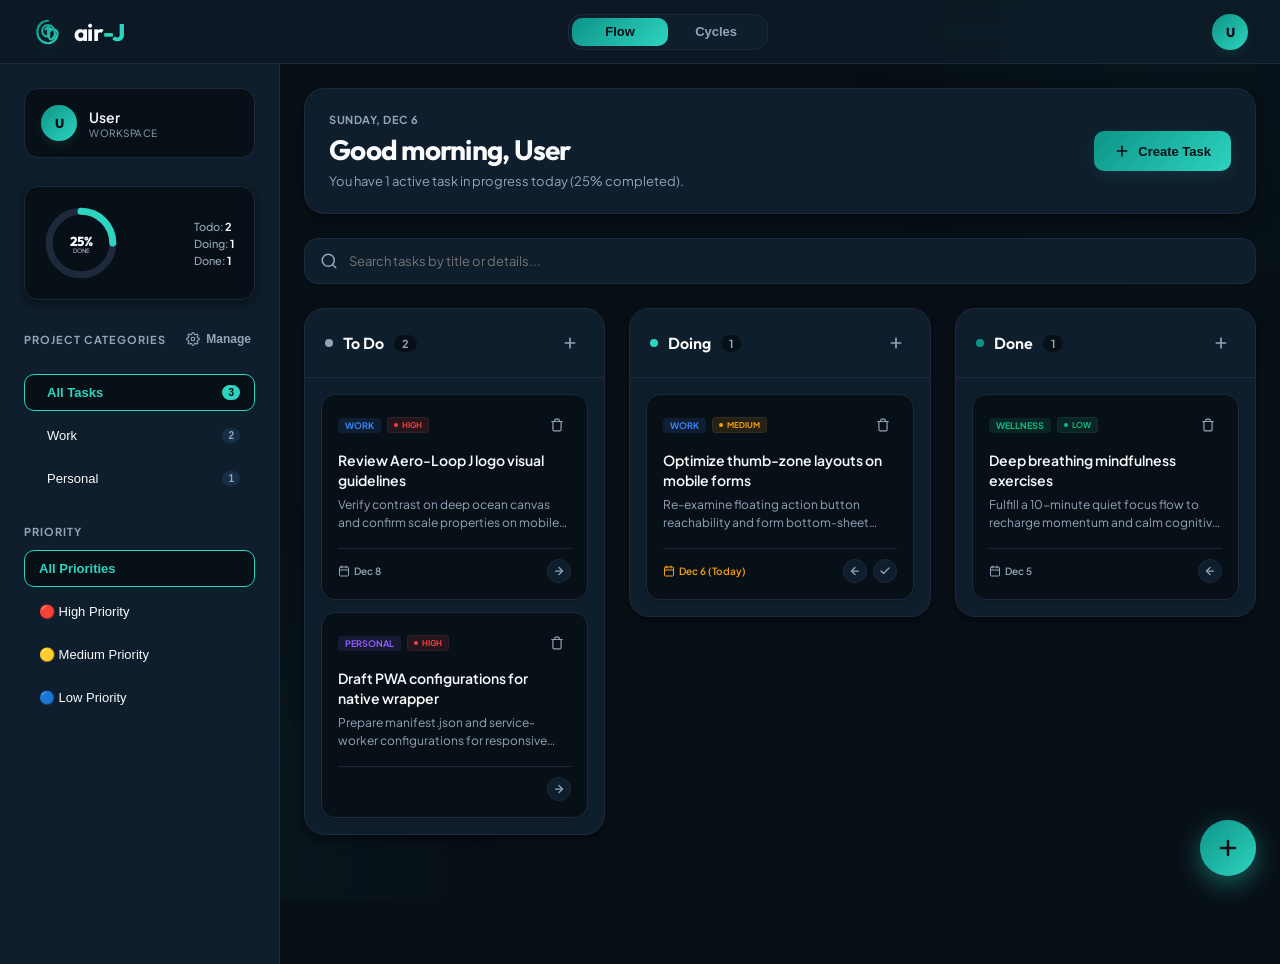
==== commit de593e58: "feat: add user personalization, local backup management, custom confirm modal, and update features r" ====
--- a/src/index.html
+++ b/src/index.html
@@ -39,8 +39,8 @@
 
         <div class="mode-toggle-wrapper" id="header-mode-toggle" data-active-mode="kanban">
             <div class="mode-toggle-slider"></div>
-            <button class="mode-toggle-btn active" data-mode="kanban" title="Switch to Kanban mode">Kanban</button>
-            <button class="mode-toggle-btn" data-mode="scrum" title="Switch to Scrum mode">Scrum</button>
+            <button class="mode-toggle-btn active" data-mode="kanban" title="Switch to Flow mode">Flow</button>
+            <button class="mode-toggle-btn" data-mode="scrum" title="Switch to Cycles mode">Cycles</button>
         </div>
 
         <div class="header-actions">
@@ -59,6 +59,25 @@
                             </svg>
                         </span>
                         <span class="item-label" id="theme-toggle-label">Dark Theme</span>
+                    </button>
+                    <button class="profile-dropdown-item" id="personalize-btn" title="Personalize your experience">
+                        <span class="item-icon">
+                            <svg viewBox="0 0 24 24" fill="none" stroke="currentColor" stroke-width="2" stroke-linecap="round" stroke-linejoin="round" style="width: 16px; height: 16px;">
+                                <path d="M20 21v-2a4 4 0 0 0-4-4H8a4 4 0 0 0-4 4v2"></path>
+                                <circle cx="12" cy="7" r="4"></circle>
+                            </svg>
+                        </span>
+                        <span class="item-label">Personalize</span>
+                    </button>
+                    <button class="profile-dropdown-item" id="data-management-btn" title="Manage Data & Sync">
+                        <span class="item-icon">
+                            <svg viewBox="0 0 24 24" fill="none" stroke="currentColor" stroke-width="2" stroke-linecap="round" stroke-linejoin="round" style="width: 16px; height: 16px;">
+                                <path d="M21 15v4a2 2 0 0 1-2 2H5a2 2 0 0 1-2-2v-4"></path>
+                                <polyline points="17 8 12 3 7 8"></polyline>
+                                <line x1="12" y1="3" x2="12" y2="15"></line>
+                            </svg>
+                        </span>
+                        <span class="item-label">Data & Sync</span>
                     </button>
                 </div>
             </div>
@@ -697,6 +716,111 @@
         </div>
     </div>
 
+    <!-- Data & Sync Modal -->
+    <div class="modal-overlay" id="data-sync-modal">
+        <div class="modal-card" style="max-width: 500px;">
+            <div class="modal-header">
+                <h3>Data & Sync</h3>
+                <button class="sheet-close-btn" id="data-sync-close-btn" aria-label="Close dialog">✕</button>
+            </div>
+            <div class="modal-body" style="padding-top: 10px;">
+                <div class="data-sync-instructional" style="background: var(--surface-hover); border: 1px solid var(--border-color); border-radius: 8px; padding: 16px; margin-bottom: 24px;">
+                    <h4 style="margin-top: 0; margin-bottom: 8px; color: var(--text-main); font-size: 14px;">How to sync across devices:</h4>
+                    <p style="margin: 0 0 12px 0; color: var(--text-muted); font-size: 13px; line-height: 1.5;">Air-J is a privacy-first, offline application. Your data never leaves your browser automatically. To use Air-J across multiple devices:</p>
+                    <ol style="margin: 0; padding-left: 20px; color: var(--text-muted); font-size: 13px; line-height: 1.5;">
+                        <li style="margin-bottom: 6px;">Click <strong>Export Backup</strong> to download your tasks.</li>
+                        <li style="margin-bottom: 6px;">Save this <code>.json</code> file to your preferred cloud drive: 
+                            <div style="margin-top: 4px; display: flex; gap: 8px;">
+                                <a href="https://drive.google.com" target="_blank" rel="noopener" style="color: var(--accent); text-decoration: none; font-weight: 500;">Google Drive</a> • 
+                                <a href="https://www.dropbox.com" target="_blank" rel="noopener" style="color: var(--accent); text-decoration: none; font-weight: 500;">Dropbox</a> • 
+                                <a href="https://onedrive.live.com" target="_blank" rel="noopener" style="color: var(--accent); text-decoration: none; font-weight: 500;">OneDrive</a>
+                            </div>
+                        </li>
+                        <li>Open Air-J on your other device and <strong>Import</strong> the file.</li>
+                    </ol>
+                </div>
+
+                <div class="data-sync-actions" style="display: flex; flex-direction: column; gap: 24px;">
+                    <div class="data-sync-section">
+                        <h4 style="margin-top: 0; margin-bottom: 4px; color: var(--text-main); font-size: 14px;">Export Data</h4>
+                        <p style="margin: 0 0 12px 0; color: var(--text-muted); font-size: 12px;">Download all your tasks, categories, and sprint history.</p>
+                        <button class="btn-primary" id="export-data-btn" style="width: 100%; justify-content: center; padding: 12px;">
+                            <svg viewBox="0 0 24 24" fill="none" stroke="currentColor" stroke-width="2" stroke-linecap="round" stroke-linejoin="round" style="width: 16px; height: 16px; margin-right: 8px;">
+                                <path d="M21 15v4a2 2 0 0 1-2 2H5a2 2 0 0 1-2-2v-4"></path>
+                                <polyline points="7 10 12 15 17 10"></polyline>
+                                <line x1="12" y1="15" x2="12" y2="3"></line>
+                            </svg>
+                            Export Backup (.json)
+                        </button>
+                    </div>
+
+                    <div class="data-sync-section">
+                        <h4 style="margin-top: 0; margin-bottom: 4px; color: var(--text-main); font-size: 14px;">Import Data</h4>
+                        <p style="margin: 0 0 12px 0; color: var(--text-muted); font-size: 12px;">Restore from a previously exported backup file.</p>
+                        <div class="import-controls">
+                            <select id="import-strategy" class="form-select" style="width: 100%; margin-bottom: 12px; background: var(--surface); color: var(--text-main); border: 1px solid var(--border-color); border-radius: 6px; padding: 10px; font-size: 13px; font-family: inherit;">
+                                <option value="replace" selected>Replace current data (Recommended)</option>
+                                <option value="merge">Merge with current data</option>
+                            </select>
+                            <input type="file" id="import-file-input" accept=".json" style="display: none;">
+                            <button class="btn-secondary" id="import-data-btn" style="width: 100%; justify-content: center; padding: 12px;">
+                                <svg viewBox="0 0 24 24" fill="none" stroke="currentColor" stroke-width="2" stroke-linecap="round" stroke-linejoin="round" style="width: 16px; height: 16px; margin-right: 8px;">
+                                    <path d="M21 15v4a2 2 0 0 1-2 2H5a2 2 0 0 1-2-2v-4"></path>
+                                    <polyline points="17 8 12 3 7 8"></polyline>
+                                    <line x1="12" y1="3" x2="12" y2="15"></line>
+                                </svg>
+                                Select Backup File
+                            </button>
+                        </div>
+                    </div>
+                </div>
+            </div>
+        </div>
+    </div>
+
+    <!-- Personalize Modal -->
+    <div class="modal-overlay" id="personalize-modal">
+        <div class="modal-card" style="max-width: 440px;">
+            <div class="modal-header">
+                <h3>Personalize</h3>
+                <button class="sheet-close-btn" id="personalize-close-btn" aria-label="Close dialog">✕</button>
+            </div>
+            <div class="modal-body" style="padding-top: 10px;">
+                <form class="task-form" id="personalize-form" autocomplete="off">
+                    <div class="form-group">
+                        <label for="form-user-name">Your Name</label>
+                        <input type="text" id="form-user-name" placeholder="E.g. Alex" maxlength="20">
+                    </div>
+                    <div class="form-group">
+                        <label for="form-workspace-name">Workspace Name</label>
+                        <input type="text" id="form-workspace-name" placeholder="E.g. My Workspace" maxlength="30">
+                    </div>
+                    <div class="form-actions" style="margin-top: 24px;">
+                        <button type="button" class="btn-secondary" id="personalize-cancel-btn">Cancel</button>
+                        <button type="submit" class="btn-primary" id="personalize-submit-btn">Save Changes</button>
+                    </div>
+                </form>
+            </div>
+        </div>
+    </div>
+
+    <!-- Native Confirm Modal -->
+    <div class="modal-overlay" id="native-confirm-modal" style="z-index: 10000;">
+        <div class="modal-card" style="max-width: 400px; padding: 24px;">
+            <div class="modal-header" style="margin-bottom: 12px; padding-bottom: 0; border-bottom: none;">
+                <h3 id="confirm-modal-title" style="margin: 0;">Confirm Action</h3>
+            </div>
+            <div class="modal-body" style="padding-top: 0;">
+                <p id="confirm-modal-message" style="color: var(--text-muted); font-size: 14px; margin-bottom: 24px; line-height: 1.5;">Are you sure you want to proceed?</p>
+                
+                <div class="form-actions" style="display: flex; justify-content: flex-end; gap: 12px; margin-top: 0;">
+                    <button type="button" class="btn-secondary" id="confirm-modal-cancel-btn">Cancel</button>
+                    <button type="button" class="btn-primary" id="confirm-modal-action-btn">Confirm</button>
+                </div>
+            </div>
+        </div>
+    </div>
+
     <!-- Dynamic Toast Feedback -->
     <div class="toast" id="app-toast">
         <span class="toast-dot"></span>
--- a/src/styles.css
+++ b/src/styles.css
@@ -896,6 +896,7 @@
 .card-nav-controls {
     display: flex;
     gap: 6px;
+    margin-left: auto;
 }
 
 .quick-shift-btn {
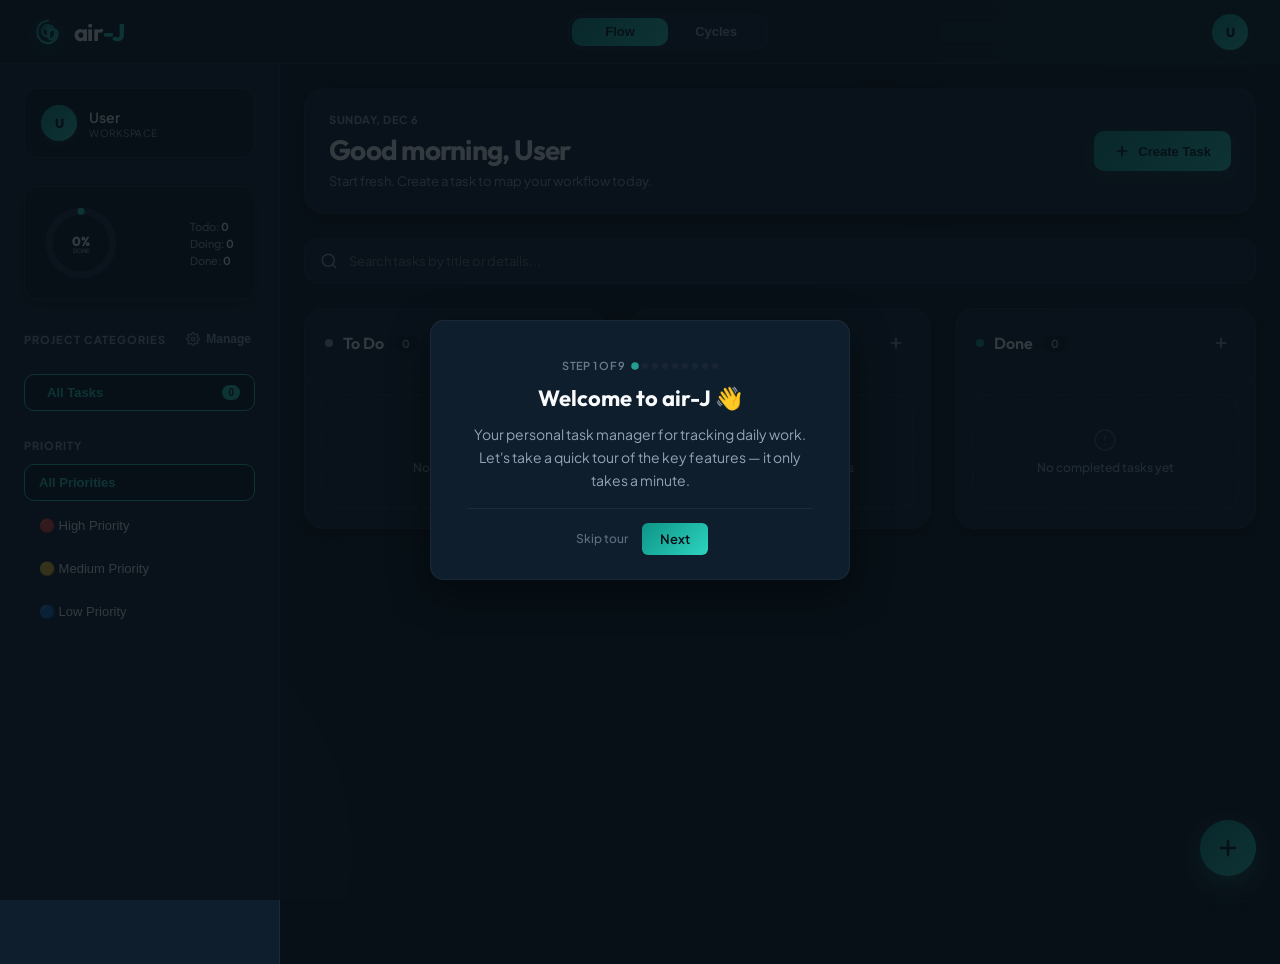
==== commit 9beb6d96: "feat: Add interactive onboarding tour system for Flow and Cycles modes" ====
--- a/src/index.html
+++ b/src/index.html
@@ -79,6 +79,15 @@
                         </span>
                         <span class="item-label">Data & Sync</span>
                     </button>
+                    <button class="profile-dropdown-item" id="replay-tour-btn" title="Replay onboarding tour">
+                        <span class="item-icon">
+                            <svg viewBox="0 0 24 24" fill="none" stroke="currentColor" stroke-width="2" stroke-linecap="round" stroke-linejoin="round" style="width: 16px; height: 16px;">
+                                <path d="M2 3h6a4 4 0 0 1 4 4v14a3 3 0 0 0-3-3H2z"></path>
+                                <path d="M22 3h-6a4 4 0 0 0-4 4v14a3 3 0 0 1 3-3h7z"></path>
+                            </svg>
+                        </span>
+                        <span class="item-label">Replay Tour</span>
+                    </button>
                 </div>
             </div>
         </div>
@@ -447,6 +456,49 @@
     </div>
 
     <!-- Responsive Dialog Overlay: Slides up on mobile, scales centered on desktop -->
+    <div class="modal-overlay" id="task-view-modal">
+        <div class="modal-card">
+            <!-- Drag handle visually shown on mobile views -->
+            <div class="drag-handle" id="view-modal-drag-handle"></div>
+            
+            <div class="modal-header">
+                <h3>Task Details</h3>
+                <div style="display: flex; gap: 8px; align-items: center;">
+                    <button class="btn-secondary" id="view-modal-edit-btn" style="padding: 6px 14px; font-size: 13px;">Edit</button>
+                    <button class="sheet-close-btn" id="view-modal-close-btn" aria-label="Close dialog">✕</button>
+                </div>
+            </div>
+            
+            <div class="modal-body" style="padding-top: 0;">
+                <div class="task-view-details">
+                    <div>
+                        <h2 class="task-view-title" id="view-task-title">Task Title</h2>
+                    </div>
+                    <div class="task-tags-row" style="margin-top: -8px;">
+                        <span class="tag-badge" id="view-task-category">Category</span>
+                        <span class="priority-pill" id="view-task-priority">Priority</span>
+                    </div>
+                    
+                    <div class="task-view-desc" id="view-task-desc">
+                        Description goes here
+                    </div>
+                    
+                    <div class="task-view-meta-row">
+                        <div class="task-view-meta-item">
+                            <span class="task-view-meta-label">Status</span>
+                            <span class="task-view-meta-value" id="view-task-status">To Do</span>
+                        </div>
+                        <div class="task-view-meta-item">
+                            <span class="task-view-meta-label">Due Date</span>
+                            <span class="task-view-meta-value" id="view-task-due">No Date</span>
+                        </div>
+                    </div>
+                </div>
+            </div>
+        </div>
+    </div>
+
+    <!-- Responsive Dialog Overlay: Slides up on mobile, scales centered on desktop -->
     <div class="modal-overlay" id="task-modal">
         <div class="modal-card">
             <!-- Drag handle visually shown on mobile views -->
--- a/src/styles.css
+++ b/src/styles.css
@@ -733,7 +733,7 @@
     background-color: var(--bg-color);
     border: 1px solid var(--border-color);
     border-radius: var(--radius-md);
-    padding: 16px;
+    padding: 20px;
     display: flex;
     flex-direction: column;
     gap: 12px;
@@ -843,17 +843,17 @@
 }
 
 .task-title {
-    font-size: 14px;
-    font-weight: 600;
+    font-size: 16px;
+    font-weight: 700;
     line-height: 1.4;
     color: var(--text-main);
     word-break: break-word;
 }
 
 .task-desc {
-    font-size: 12px;
-    color: var(--text-muted);
-    line-height: 1.5;
+    font-size: 13px;
+    color: var(--text-muted);
+    line-height: 1.6;
     word-break: break-word;
     display: -webkit-box;
     -webkit-line-clamp: 2;
@@ -900,8 +900,8 @@
 }
 
 .quick-shift-btn {
-    width: 24px;
-    height: 24px;
+    width: 40px;
+    height: 40px;
     border-radius: 50%;
     background-color: var(--surface-color);
     border: 1px solid var(--border-color);
@@ -919,9 +919,20 @@
     background-color: var(--surface-hover);
 }
 
+.quick-shift-btn.next {
+    background-color: rgba(13, 148, 136, 0.1);
+    color: var(--primary);
+    border-color: rgba(13, 148, 136, 0.2);
+}
+
+.quick-shift-btn.next:hover {
+    background-color: var(--primary);
+    color: var(--btn-text);
+}
+
 .quick-shift-btn svg {
-    width: 12px;
-    height: 12px;
+    width: 18px;
+    height: 18px;
 }
 
 /* Empty State Card */
@@ -2367,11 +2378,14 @@
 
 @media (max-width: 767px) {
     .mode-toggle-wrapper {
-        width: 140px;
-        height: 30px;
+        width: 160px;
+        height: 34px;
+        position: absolute;
+        left: 50%;
+        transform: translateX(-50%);
     }
     .mode-toggle-btn {
-        font-size: 11px;
+        font-size: 13px;
     }
     .profile-dropdown {
         right: -12px;
@@ -2963,3 +2977,415 @@
         width: 100%;
     }
 }
+
+/* ========== TASK VIEW MODAL ========== */
+
+.task-view-details {
+    display: flex;
+    flex-direction: column;
+    gap: 16px;
+    padding: 10px 0;
+}
+
+.task-view-title {
+    font-size: 20px;
+    font-weight: 700;
+    color: var(--text-main);
+    line-height: 1.3;
+}
+
+.task-view-desc {
+    font-size: 15px;
+    color: var(--text-muted);
+    line-height: 1.6;
+    background: var(--surface-color);
+    padding: 14px;
+    border-radius: var(--radius-md);
+    border: 1px solid var(--border-color);
+    white-space: pre-wrap;
+}
+
+.task-view-meta-row {
+    display: flex;
+    justify-content: space-between;
+    align-items: center;
+    border-top: 1px solid var(--border-color);
+    padding-top: 16px;
+    margin-top: 8px;
+}
+
+.task-view-meta-item {
+    display: flex;
+    flex-direction: column;
+    gap: 4px;
+}
+
+.task-view-meta-label {
+    font-size: 11px;
+    text-transform: uppercase;
+    font-weight: 700;
+    color: var(--text-muted);
+    letter-spacing: 0.5px;
+}
+
+.task-view-meta-value {
+    font-size: 14px;
+    font-weight: 600;
+    color: var(--text-main);
+    display: flex;
+    align-items: center;
+    gap: 6px;
+}
+
+/* ==========================================================================
+   ONBOARDING TOUR SYSTEM
+   ========================================================================== */
+
+/* --- Spotlight Overlay --- */
+.onboarding-overlay {
+    position: fixed;
+    inset: 0;
+    z-index: 9998;
+    background: rgba(8, 16, 23, 0.82);
+    transition: opacity 0.35s cubic-bezier(0.25, 0.8, 0.25, 1),
+                clip-path 0.4s cubic-bezier(0.25, 0.8, 0.25, 1);
+    pointer-events: auto;
+}
+
+body.light-theme .onboarding-overlay {
+    background: rgba(15, 23, 42, 0.55);
+}
+
+.onboarding-overlay.fade-enter {
+    opacity: 0;
+}
+
+.onboarding-overlay.fade-active {
+    opacity: 1;
+}
+
+/* --- Target Highlight Ring --- */
+.onboarding-target-highlight {
+    position: relative;
+    z-index: 9999 !important;
+    box-shadow: 0 0 0 4px var(--accent),
+                0 0 24px rgba(45, 212, 191, 0.25),
+                0 0 48px rgba(45, 212, 191, 0.1);
+    border-radius: var(--radius-sm);
+    animation: onboarding-pulse 2s ease-in-out infinite;
+}
+
+body.light-theme .onboarding-target-highlight {
+    box-shadow: 0 0 0 4px var(--accent),
+                0 0 24px rgba(13, 148, 136, 0.2),
+                0 0 48px rgba(13, 148, 136, 0.08);
+}
+
+@keyframes onboarding-pulse {
+    0%, 100% {
+        box-shadow: 0 0 0 4px var(--accent),
+                    0 0 24px rgba(45, 212, 191, 0.25),
+                    0 0 48px rgba(45, 212, 191, 0.1);
+    }
+    50% {
+        box-shadow: 0 0 0 6px var(--accent),
+                    0 0 32px rgba(45, 212, 191, 0.35),
+                    0 0 56px rgba(45, 212, 191, 0.15);
+    }
+}
+
+/* --- Tooltip Card --- */
+.onboarding-tooltip {
+    position: fixed;
+    z-index: 10000;
+    max-width: 370px;
+    width: max-content;
+    background: var(--surface-color);
+    border: 1px solid var(--glass-border);
+    border-radius: var(--radius-md);
+    padding: 22px 24px 18px;
+    box-shadow: 0 12px 40px rgba(0, 0, 0, 0.4),
+                0 0 1px rgba(255, 255, 255, 0.05);
+    opacity: 0;
+    transform: translateY(10px);
+    transition: opacity 0.3s cubic-bezier(0.25, 0.8, 0.25, 1),
+                transform 0.3s cubic-bezier(0.25, 0.8, 0.25, 1);
+    pointer-events: auto;
+}
+
+body.light-theme .onboarding-tooltip {
+    box-shadow: 0 12px 40px rgba(0, 0, 0, 0.12),
+                0 0 0 1px rgba(13, 148, 136, 0.08);
+    border: 1px solid var(--border-color);
+}
+
+.onboarding-tooltip.visible {
+    opacity: 1;
+    transform: translateY(0);
+}
+
+/* Tooltip placement transforms for entry */
+.onboarding-tooltip.placement-top {
+    transform: translateY(-10px);
+}
+.onboarding-tooltip.placement-top.visible {
+    transform: translateY(0);
+}
+.onboarding-tooltip.placement-left {
+    transform: translateX(-10px);
+}
+.onboarding-tooltip.placement-left.visible {
+    transform: translateX(0);
+}
+.onboarding-tooltip.placement-right {
+    transform: translateX(10px);
+}
+.onboarding-tooltip.placement-right.visible {
+    transform: translateX(0);
+}
+
+/* --- Tooltip Arrow --- */
+.onboarding-tooltip-arrow {
+    position: absolute;
+    width: 12px;
+    height: 12px;
+    background: var(--surface-color);
+    border: 1px solid var(--glass-border);
+    transform: rotate(45deg);
+}
+
+body.light-theme .onboarding-tooltip-arrow {
+    border-color: var(--border-color);
+}
+
+/* Arrow positions */
+.onboarding-tooltip[data-arrow="top"] .onboarding-tooltip-arrow {
+    top: -7px;
+    left: 50%;
+    margin-left: -6px;
+    border-bottom: none;
+    border-right: none;
+}
+
+.onboarding-tooltip[data-arrow="bottom"] .onboarding-tooltip-arrow {
+    bottom: -7px;
+    left: 50%;
+    margin-left: -6px;
+    border-top: none;
+    border-left: none;
+}
+
+.onboarding-tooltip[data-arrow="left"] .onboarding-tooltip-arrow {
+    left: -7px;
+    top: 50%;
+    margin-top: -6px;
+    border-top: none;
+    border-right: none;
+}
+
+.onboarding-tooltip[data-arrow="right"] .onboarding-tooltip-arrow {
+    right: -7px;
+    top: 50%;
+    margin-top: -6px;
+    border-bottom: none;
+    border-left: none;
+}
+
+/* --- Tooltip Content --- */
+.onboarding-title {
+    font-family: var(--font-heading);
+    font-size: 17px;
+    font-weight: 700;
+    color: var(--text-main);
+    margin-bottom: 8px;
+    line-height: 1.3;
+}
+
+.onboarding-body {
+    font-family: var(--font-body);
+    font-size: 13.5px;
+    color: var(--text-muted);
+    line-height: 1.65;
+    margin-bottom: 16px;
+}
+
+.onboarding-body strong {
+    color: var(--accent);
+    font-weight: 600;
+}
+
+/* --- Step Counter --- */
+.onboarding-step-counter {
+    display: inline-flex;
+    align-items: center;
+    gap: 6px;
+    font-family: var(--font-body);
+    font-size: 11px;
+    font-weight: 600;
+    color: var(--text-muted);
+    opacity: 0.7;
+    margin-bottom: 12px;
+    letter-spacing: 0.3px;
+    text-transform: uppercase;
+}
+
+.onboarding-step-dots {
+    display: flex;
+    gap: 4px;
+    align-items: center;
+}
+
+.onboarding-step-dot {
+    width: 6px;
+    height: 6px;
+    border-radius: 50%;
+    background: var(--border-color);
+    transition: background 0.25s ease, transform 0.25s ease;
+}
+
+.onboarding-step-dot.active {
+    background: var(--accent);
+    transform: scale(1.25);
+}
+
+.onboarding-step-dot.completed {
+    background: var(--primary);
+}
+
+/* --- Tooltip Action Buttons --- */
+.onboarding-actions {
+    display: flex;
+    align-items: center;
+    justify-content: space-between;
+    gap: 10px;
+    margin-top: 4px;
+    padding-top: 14px;
+    border-top: 1px solid var(--border-color);
+}
+
+.onboarding-actions-right {
+    display: flex;
+    align-items: center;
+    gap: 8px;
+}
+
+.onboarding-btn-next {
+    font-family: var(--font-body);
+    font-size: 13px;
+    font-weight: 600;
+    padding: 8px 18px;
+    border: none;
+    border-radius: var(--radius-xs);
+    background: linear-gradient(135deg, var(--primary), var(--accent));
+    color: var(--btn-text);
+    cursor: pointer;
+    transition: var(--transition-snappy);
+    white-space: nowrap;
+}
+
+.onboarding-btn-next:hover {
+    transform: translateY(-1px);
+    box-shadow: 0 4px 16px rgba(45, 212, 191, 0.3);
+}
+
+.onboarding-btn-back {
+    font-family: var(--font-body);
+    font-size: 13px;
+    font-weight: 500;
+    padding: 8px 14px;
+    border: 1px solid var(--border-color);
+    border-radius: var(--radius-xs);
+    background: transparent;
+    color: var(--text-muted);
+    cursor: pointer;
+    transition: var(--transition-snappy);
+    white-space: nowrap;
+}
+
+.onboarding-btn-back:hover {
+    background: var(--surface-hover);
+    color: var(--text-main);
+}
+
+.onboarding-btn-skip {
+    font-family: var(--font-body);
+    font-size: 12px;
+    font-weight: 500;
+    padding: 6px 4px;
+    border: none;
+    background: transparent;
+    color: var(--text-muted);
+    cursor: pointer;
+    opacity: 0.6;
+    transition: var(--transition-snappy);
+    white-space: nowrap;
+}
+
+.onboarding-btn-skip:hover {
+    opacity: 1;
+    color: var(--text-main);
+}
+
+/* --- Welcome Splash (Step 1 center card) --- */
+.onboarding-tooltip.center-card {
+    max-width: 420px;
+    text-align: center;
+    padding: 32px 36px 24px;
+}
+
+.onboarding-tooltip.center-card .onboarding-title {
+    font-size: 22px;
+    margin-bottom: 10px;
+}
+
+.onboarding-tooltip.center-card .onboarding-body {
+    font-size: 14px;
+}
+
+.onboarding-tooltip.center-card .onboarding-actions {
+    justify-content: center;
+}
+
+.onboarding-tooltip.center-card .onboarding-step-counter {
+    justify-content: center;
+}
+
+/* --- Responsive Mobile --- */
+@media (max-width: 768px) {
+    .onboarding-tooltip {
+        max-width: calc(100vw - 32px);
+        width: calc(100vw - 32px);
+        left: 16px !important;
+        padding: 18px 20px 14px;
+    }
+
+    .onboarding-tooltip.center-card {
+        max-width: calc(100vw - 32px);
+        width: calc(100vw - 32px);
+        padding: 24px 20px 18px;
+    }
+
+    .onboarding-tooltip.center-card .onboarding-title {
+        font-size: 19px;
+    }
+
+    .onboarding-title {
+        font-size: 15px;
+    }
+
+    .onboarding-body {
+        font-size: 13px;
+    }
+
+    .onboarding-tooltip-arrow {
+        display: none;
+    }
+
+    .onboarding-btn-next {
+        padding: 10px 20px;
+    }
+
+    .onboarding-btn-back {
+        padding: 10px 16px;
+    }
+}
